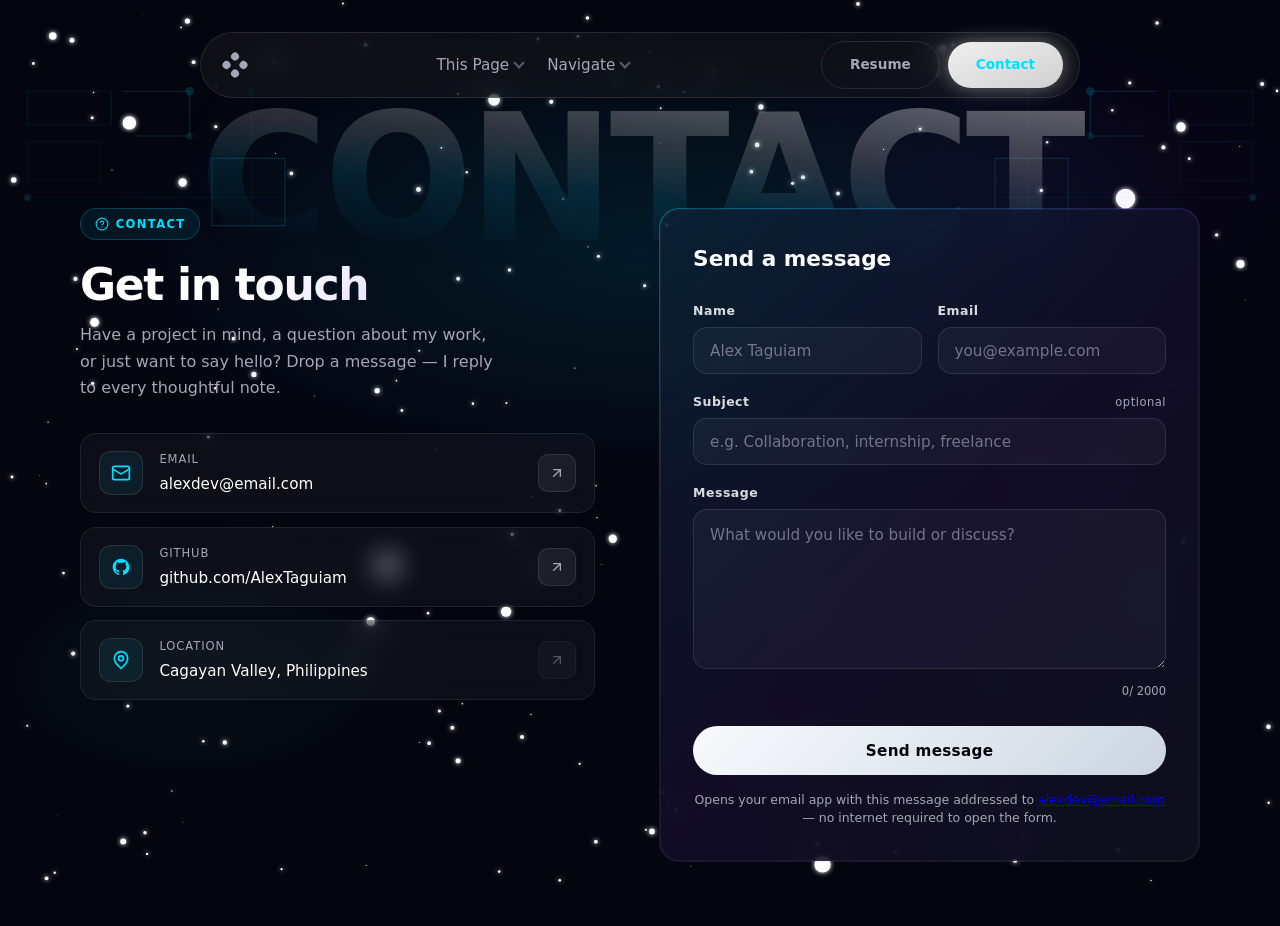
==== html/contact.html @ 09d8df8b "feat: implement contact page with glassmorphism styling and add navigation links for work and contac" ====
<!DOCTYPE html>
<html lang="en">

<head>
    <meta charset="UTF-8">
    <meta name="viewport" content="width=device-width, initial-scale=1.0">
    <title>Alex | Contact</title>
    <meta name="description" content="Get in touch with Alex Taguiam — junior web developer based in the Philippines.">
    <!-- Fonts: system stack only in contact.css so this page works offline (no CDN). -->
    <link rel="stylesheet" href="../css/style.css">
    <link rel="stylesheet" href="../css/contact.css">
</head>

<body>
    <canvas id="starfield"></canvas>

    <header class="header-container">
        <nav class="nav-pill">
            <div class="logo">
                <a href="../index.html">
                    <div class="logo-dots">
                        <span></span><span></span><span></span><span></span>
                    </div>
                </a>
            </div>

            <ul class="nav-links">
                <!-- Dropdown for Current Page Sections -->
                <li class="nav-dropdown">
                    <span class="nav-dropdown-trigger">This Page</span>
                    <div class="nav-dropdown-content">
                        <a href="#contact-form" class="nav-dropdown-item">
                            <svg xmlns="http://www.w3.org/2000/svg" width="14" height="14" viewBox="0 0 24 24" fill="none" stroke="currentColor" stroke-width="2" stroke-linecap="round" stroke-linejoin="round"><rect width="20" height="16" x="2" y="4" rx="2"/><path d="m22 7-8.97 5.7a1.94 1.94 0 0 1-2.06 0L2 7"/></svg>
                            Message Me
                        </a>
                        <a href="mailto:alexdev@email.com" class="nav-dropdown-item">
                            <svg xmlns="http://www.w3.org/2000/svg" width="14" height="14" viewBox="0 0 24 24" fill="none" stroke="currentColor" stroke-width="2" stroke-linecap="round" stroke-linejoin="round"><path d="M22 16.92v3a2 2 0 0 1-2.18 2 19.79 19.79 0 0 1-8.63-3.07 19.5 19.5 0 0 1-6-6 19.79 19.79 0 0 1-3.07-8.67A2 2 0 0 1 4.11 2h3a2 2 0 0 1 2 1.72 12.84 12.84 0 0 0 .7 2.81 2 2 0 0 1-.45 2.11L8.09 9.91a16 16 0 0 0 6 6l1.27-1.27a2 2 0 0 1 2.11-.45 12.84 12.84 0 0 0 2.81.7A2 2 0 0 1 22 16.92z"/></svg>
                            Direct Email
                        </a>
                        <a href="https://github.com/AlexTaguiam" class="nav-dropdown-item" target="_blank">
                             <svg xmlns="http://www.w3.org/2000/svg" width="14" height="14" viewBox="0 0 24 24" fill="none" stroke="currentColor" stroke-width="2" stroke-linecap="round" stroke-linejoin="round"><path d="M9 19c-5 1.5-5-2.5-7-3m14 6v-3.87a3.37 3.37 0 0 0-.94-2.61c3.14-.35 6.44-1.54 6.44-7A5.44 5.44 0 0 0 20 4.77 5.07 5.07 0 0 0 19.91 1S18.73.65 16 2.48a13.38 13.38 0 0 0-7 0C6.27.65 5.09 1 5.09 1A5.07 5.07 0 0 0 5 4.77a5.44 5.44 0 0 0-1.5 3.78c0 5.42 3.3 6.61 6.44 7A3.37 3.37 0 0 0 9 18.13V22"></path></svg>
                            GitHub
                        </a>
                    </div>
                </li>

                <!-- Dropdown for Other Pages -->
                <li class="nav-dropdown">
                    <span class="nav-dropdown-trigger">Navigate</span>
                    <div class="nav-dropdown-content">
                        <a href="../index.html" class="nav-dropdown-item">
                            <svg xmlns="http://www.w3.org/2000/svg" width="14" height="14" viewBox="0 0 24 24" fill="none" stroke="currentColor" stroke-width="2" stroke-linecap="round" stroke-linejoin="round"><path d="m3 9 9-7 9 7v11a2 2 0 0 1-2 2H5a2 2 0 0 1-2-2z"/><polyline points="9 22 9 12 15 12 15 22"/></svg>
                            Home
                        </a>
                        <a href="work.html" class="nav-dropdown-item">
                            <svg xmlns="http://www.w3.org/2000/svg" width="14" height="14" viewBox="0 0 24 24" fill="none" stroke="currentColor" stroke-width="2" stroke-linecap="round" stroke-linejoin="round"><rect width="20" height="14" x="2" y="3" rx="2"/><line x1="8" x2="16" y1="21" y2="21"/><line x1="12" x2="12" y1="17" y2="21"/></svg>
                            Projects
                        </a>
                    </div>
                </li>
            </ul>

            <div class="nav-cta">
                <a href="#" class="btn btn-outline-dark">Resume</a>
                <div class="glow-wrapper">
                    <div class="glow-bg"></div>
                    <a href="contact.html" class="btn btn-white-glow nav-active">Contact</a>
                </div>
            </div>

            <!-- Mobile Hamburger -->
            <button class="hamburger" id="hamburger-menu" aria-label="Menu">
                <span></span><span></span><span></span>
            </button>
        </nav>

        <!-- Mobile Menu -->
        <div class="mobile-menu" id="mobile-menu">
            <ul class="mobile-links">
                <li><a href="../index.html">Home</a></li>
                <li><a href="work.html">Projects</a></li>
                <li><a href="#contact-form">Message Me</a></li>
                <li><a href="mailto:alexdev@email.com">Email Me</a></li>
            </ul>
        </div>
    </header>

    <div class="contact-page__glow" aria-hidden="true"></div>

    <div class="contact-bg-typography" aria-hidden="true">
        <span>Contact</span>
    </div>

    <div class="contact-circuits" aria-hidden="true">
        <svg class="cc-tl" viewBox="0 0 200 120" fill="none" xmlns="http://www.w3.org/2000/svg">
            <path d="M8 8h60v24H8V8z" stroke="currentColor" stroke-width="0.8" opacity="0.5" />
            <path d="M76 8h48M124 8v32M124 40h-40" stroke="currentColor" stroke-width="0.8" />
            <circle cx="124" cy="8" r="3" fill="currentColor" />
            <circle cx="124" cy="40" r="2.5" fill="currentColor" opacity="0.7" />
            <path d="M8 44h52v28H8V44z" stroke="currentColor" stroke-width="0.8" opacity="0.4" />
            <path d="M140 56h52v48h-52V56z" stroke="currentColor" stroke-width="0.8" />
            <path d="M168 8v36M168 56V104M8 84h180" stroke="currentColor" stroke-width="0.6" opacity="0.45" />
            <circle cx="168" cy="8" r="3" fill="currentColor" />
            <circle cx="8" cy="84" r="2.5" fill="currentColor" opacity="0.8" />
        </svg>
        <svg class="cc-tr" viewBox="0 0 200 120" fill="none" xmlns="http://www.w3.org/2000/svg">
            <path d="M8 8h60v24H8V8z" stroke="currentColor" stroke-width="0.8" opacity="0.5" />
            <path d="M76 8h48M124 8v32M124 40h-40" stroke="currentColor" stroke-width="0.8" />
            <circle cx="124" cy="8" r="3" fill="currentColor" />
            <circle cx="124" cy="40" r="2.5" fill="currentColor" opacity="0.7" />
            <path d="M8 44h52v28H8V44z" stroke="currentColor" stroke-width="0.8" opacity="0.4" />
            <path d="M140 56h52v48h-52V56z" stroke="currentColor" stroke-width="0.8" />
            <path d="M168 8v36M168 56V104M8 84h180" stroke="currentColor" stroke-width="0.6" opacity="0.45" />
            <circle cx="168" cy="8" r="3" fill="currentColor" />
            <circle cx="8" cy="84" r="2.5" fill="currentColor" opacity="0.8" />
        </svg>
    </div>

    <main class="contact-page">
        <div class="contact-layout">
            <div class="contact-intro">
                <div class="contact-intro-badge">
                    <svg xmlns="http://www.w3.org/2000/svg" width="14" height="14" viewBox="0 0 24 24" fill="none"
                        stroke="currentColor" stroke-width="2" stroke-linecap="round" stroke-linejoin="round"
                        aria-hidden="true">
                        <circle cx="12" cy="12" r="10" />
                        <path d="M9.09 9a3 3 0 0 1 5.83 1c0 2-3 3-3 3" />
                        <path d="M12 17h.01" />
                    </svg>
                    Contact
                </div>
                <h1 class="contact-intro-title">Get in touch</h1>
                <p class="contact-intro-desc">
                    Have a project in mind, a question about my work, or just want to say hello? Drop a message — I reply
                    to every thoughtful note.
                </p>

                <div class="contact-cards">
                    <article class="contact-card">
                        <div class="contact-card__icon" aria-hidden="true">
                            <svg xmlns="http://www.w3.org/2000/svg" viewBox="0 0 24 24" fill="none" stroke="currentColor"
                                stroke-width="2" stroke-linecap="round" stroke-linejoin="round">
                                <rect width="20" height="16" x="2" y="4" rx="2" />
                                <path d="m22 7-8.97 5.7a1.94 1.94 0 0 1-2.06 0L2 7" />
                            </svg>
                        </div>
                        <div>
                            <p class="contact-card__label">Email</p>
                            <p class="contact-card__value"><a href="mailto:alexdev@email.com">alexdev@email.com</a></p>
                        </div>
                        <a class="contact-card__go" href="mailto:alexdev@email.com" aria-label="Open email">
                            <svg xmlns="http://www.w3.org/2000/svg" viewBox="0 0 24 24" fill="none" stroke="currentColor"
                                stroke-width="2" stroke-linecap="round" stroke-linejoin="round">
                                <path d="M7 7h10v10" />
                                <path d="M7 17 17 7" />
                            </svg>
                        </a>
                    </article>

                    <article class="contact-card">
                        <div class="contact-card__icon" aria-hidden="true">
                            <svg xmlns="http://www.w3.org/2000/svg" viewBox="0 0 24 24" fill="currentColor">
                                <path
                                    d="M12 2C6.477 2 2 6.484 2 12.017c0 4.425 2.865 8.18 6.839 9.504.5.092.682-.217.682-.483 0-.237-.008-.868-.013-1.703-2.782.605-3.369-1.343-3.369-1.343-.454-1.158-1.11-1.466-1.11-1.466-.908-.62.069-.608.069-.608 1.003.07 1.531 1.032 1.531 1.032.892 1.53 2.341 1.088 2.91.832.092-.647.35-1.088.636-1.338-2.22-.253-4.555-1.113-4.555-4.951 0-1.093.39-1.988 1.029-2.688-.103-.253-.446-1.272.098-2.65 0 0 .84-.27 2.75 1.026A9.564 9.564 0 0 1 12 6.844a9.59 9.59 0 0 1 2.504.337c1.909-1.296 2.747-1.027 2.747-1.027.546 1.379.202 2.398.1 2.651.64.7 1.028 1.595 1.028 2.688 0 3.848-2.339 4.695-4.566 4.943.359.309.678.92.678 1.855 0 1.338-.012 2.419-.012 2.747 0 .268.18.58.688.482A10.02 10.02 0 0 0 22 12.017C22 6.484 17.522 2 12 2z" />
                            </svg>
                        </div>
                        <div>
                            <p class="contact-card__label">GitHub</p>
                            <p class="contact-card__value"><a href="https://github.com/AlexTaguiam" target="_blank"
                                    rel="noopener">github.com/AlexTaguiam</a></p>
                        </div>
                        <a class="contact-card__go" href="https://github.com/AlexTaguiam" target="_blank" rel="noopener"
                            aria-label="Open GitHub profile">
                            <svg xmlns="http://www.w3.org/2000/svg" viewBox="0 0 24 24" fill="none" stroke="currentColor"
                                stroke-width="2" stroke-linecap="round" stroke-linejoin="round">
                                <path d="M7 7h10v10" />
                                <path d="M7 17 17 7" />
                            </svg>
                        </a>
                    </article>

                    <article class="contact-card">
                        <div class="contact-card__icon" aria-hidden="true">
                            <svg xmlns="http://www.w3.org/2000/svg" viewBox="0 0 24 24" fill="none" stroke="currentColor"
                                stroke-width="2" stroke-linecap="round" stroke-linejoin="round">
                                <path d="M20 10c0 6-8 12-8 12s-8-6-8-12a8 8 0 0 1 16 0Z" />
                                <circle cx="12" cy="10" r="3" />
                            </svg>
                        </div>
                        <div>
                            <p class="contact-card__label">Location</p>
                            <p class="contact-card__value">Cagayan Valley, Philippines</p>
                        </div>
                        <span class="contact-card__go contact-card__go--static" aria-hidden="true" title="Region">
                            <svg xmlns="http://www.w3.org/2000/svg" viewBox="0 0 24 24" fill="none" stroke="currentColor"
                                stroke-width="2" stroke-linecap="round" stroke-linejoin="round">
                                <path d="M7 7h10v10" />
                                <path d="M7 17 17 7" />
                            </svg>
                        </span>
                    </article>
                </div>
            </div>

            <div class="contact-form-wrap">
                <div class="contact-form-inner">
                    <div class="contact-form-header">
                        <h2>Send a message</h2>
                    </div>

                    <!-- Submits via mailto: — works offline; opens the default mail app when the user sends. -->
                    <form class="contact-form" id="contact-form" action="#" method="get" novalidate>
                        <div class="contact-row">
                            <div class="contact-field contact-field--half">
                                <label class="contact-label" for="name">Name</label>
                                <input class="contact-input" id="name" name="name" type="text" autocomplete="name"
                                    placeholder="Alex Taguiam" required>
                            </div>
                            <div class="contact-field contact-field--half">
                                <label class="contact-label" for="email">Email</label>
                                <input class="contact-input" id="email" name="email" type="email" autocomplete="email"
                                    placeholder="you@example.com" required>
                            </div>
                        </div>
                        <div class="contact-field">
                            <label class="contact-label" for="subject">Subject <span class="optional">optional</span></label>
                            <input class="contact-input" id="subject" name="subject" type="text"
                                placeholder="e.g. Collaboration, internship, freelance">
                        </div>
                        <div class="contact-field">
                            <label class="contact-label" for="message">Message</label>
                            <textarea class="contact-textarea" id="message" name="message" maxlength="2000"
                                placeholder="What would you like to build or discuss?" required></textarea>
                            <div class="contact-textarea-footer"><span id="msg-count">0</span> / 2000</div>
                        </div>
                        <button type="submit" class="contact-submit">Send message</button>
                        <p class="contact-form-note">
                            Opens your email app with this message addressed to
                            <a href="mailto:alexdev@email.com">alexdev@email.com</a> — no internet required to open the
                            form.
                        </p>
                    </form>
                </div>
            </div>
        </div>
    </main>

    <script src="../js/script.js"></script>
    <script>
        (function () {
            var ta = document.getElementById('message');
            var count = document.getElementById('msg-count');
            if (ta && count) {
                function sync() {
                    count.textContent = String(ta.value.length);
                }
                ta.addEventListener('input', sync);
                sync();
            }

            var form = document.getElementById('contact-form');
            if (!form) return;
            var to = 'alexdev@email.com';
            form.addEventListener('submit', function (e) {
                e.preventDefault();
                var nameEl = document.getElementById('name');
                var emailEl = document.getElementById('email');
                var subjectEl = document.getElementById('subject');
                var messageEl = document.getElementById('message');
                if (!nameEl || !emailEl || !messageEl) return;
                var name = nameEl.value.trim();
                var from = emailEl.value.trim();
                var subjectLine = (subjectEl && subjectEl.value.trim()) ? subjectEl.value.trim() : 'Portfolio contact';
                var body = 'Name: ' + name + '\r\nReply-to: ' + from + '\r\n\r\n' + messageEl.value.trim();
                var href = 'mailto:' + encodeURIComponent(to)
                    + '?subject=' + encodeURIComponent(subjectLine)
                    + '&body=' + encodeURIComponent(body);
                window.location.href = href;
            });
        })();
    </script>
</body>

</html>
---- css/style.css ----
/* --- Global Styles & Variables --- */
:root {
    /* Color Palette based on Space Inspiration */
    --space-black: #050510;
    --space-dark: #0a0a1a;
    --glow-purple: #8b31ff;
    --glow-blue: #00e0ff;
    --text-main: #ffffff;
    --text-muted: #a6a6b8;

    /* Typography */
    --font-display: 'Plus Jakarta Sans', sans-serif;
    --font-body: 'Inter', sans-serif;
}

* {
    margin: 0;
    padding: 0;
    box-sizing: border-box;
}

body {
    background-color: var(--space-black);
    color: var(--text-main);
    font-family: var(--font-display);
    overflow-x: hidden;
    line-height: 1.6;
}

/* Background Canvases */
#starfield,
#tubes-cursor {
    position: fixed;
    top: 0;
    left: 0;
    width: 100%;
    height: 100%;
    pointer-events: none;
}

#starfield {
    z-index: -2;
}

#tubes-cursor {
    z-index: -1;
}

/* --- Navigation Wrapper --- */
.header-container {
    position: fixed;
    top: 2rem;
    left: 50%;
    transform: translateX(-50%);
    z-index: 100;
    width: 90%;
    max-width: 880px;
}

.nav-pill {
    display: flex;
    justify-content: space-between;
    align-items: center;
    background: rgba(31, 31, 31, 0.4);
    backdrop-filter: blur(16px);
    -webkit-backdrop-filter: blur(16px);
    border: 1px solid rgba(255, 255, 255, 0.1);
    padding: 0.5rem 1rem 0.5rem 1.5rem;
    border-radius: 50px;
    width: 100%;
}

/* Logo Dots */
.logo-dots {
    display: grid;
    grid-template-columns: 1fr 1fr;
    gap: 3px;
    width: 20px;
    height: 20px;
    transform: rotate(45deg);
}

.logo-dots span {
    background-color: var(--text-muted);
    border-radius: 50%;
    width: 8px;
    height: 8px;
    transition: background-color 0.3s;
}

.nav-pill:hover .logo-dots span,
.logo-dots:hover span {
    background-color: var(--text-main);
}

/* Links */
.nav-links {
    display: flex;
    list-style: none;
    gap: 1.5rem;
    align-items: center;
}

.nav-links a {
    color: var(--text-muted);
    text-decoration: none;
    font-size: 0.95rem;
    font-weight: 500;
    transition: color 0.3s ease;
}

.nav-links a:hover {
    color: var(--text-main);
}

/* Buttons */
.nav-cta {
    display: flex;
    gap: 0.5rem;
    align-items: center;
}

.btn-outline-dark {
    color: var(--text-muted);
    background: transparent;
    border: 1px solid rgba(255, 255, 255, 0.1);
    padding: 0.5rem 1.25rem;
    border-radius: 50px;
    text-decoration: none;
    font-size: 0.85rem;
    font-weight: 500;
    transition: all 0.3s;
}

.btn-outline-dark:hover {
    color: var(--text-main);
    border-color: rgba(255, 255, 255, 0.3);
    background: rgba(255, 255, 255, 0.05);
}

.glow-wrapper {
    position: relative;
    display: inline-block;
}

.glow-bg {
    position: absolute;
    inset: 0px;
    background: rgba(255, 255, 255, 1);
    filter: blur(10px);
    border-radius: 50px;
    opacity: 0.4;
    transition: opacity 0.3s, filter 0.3s, inset 0.3s;
    pointer-events: none;
}

.glow-wrapper:hover .glow-bg {
    opacity: 0.7;
    filter: blur(14px);
    inset: -3px;
}

.btn-white-glow {
    position: relative;
    z-index: 10;
    color: #000;
    background: linear-gradient(to bottom right, #f0f0f0, #d0d0d0);
    padding: 0.5rem 1.25rem;
    border-radius: 50px;
    text-decoration: none;
    font-weight: 600;
    font-size: 0.85rem;
    transition: all 0.3s;
    display: inline-block;
}

.btn-white-glow:hover {
    background: linear-gradient(to bottom right, #fff, #e0e0e0);
}

/* Hamburger & Mobile Menu */
.hamburger {
    display: none;
    flex-direction: column;
    justify-content: space-around;
    width: 24px;
    height: 20px;
    background: transparent;
    border: none;
    cursor: pointer;
    margin-left: auto;
}

.hamburger span {
    width: 100%;
    height: 2px;
    background-color: var(--text-main);
    border-radius: 10px;
    transition: transform 0.3s linear, opacity 0.3s linear;
}

.mobile-menu {
    display: none;
    flex-direction: column;
    align-items: center;
    background: rgba(31, 31, 31, 0.9);
    backdrop-filter: blur(16px);
    border: 1px solid rgba(255, 255, 255, 0.1);
    border-radius: 20px;
    margin-top: 10px;
    padding: 1.5rem;
    opacity: 0;
    transform: translateY(-10px);
    transition: opacity 0.3s, transform 0.3s;
    width: 100%;
}

.mobile-menu.open {
    display: flex;
    opacity: 1;
    transform: translateY(0);
}

.mobile-links {
    list-style: none;
    width: 100%;
    text-align: center;
    margin-bottom: 1.5rem;
}

.mobile-links a {
    display: block;
    padding: 0.75rem 0;
    color: var(--text-main);
    text-decoration: none;
    font-weight: 500;
    border-bottom: 1px solid rgba(255, 255, 255, 0.05);
}

.mobile-cta {
    display: flex;
    flex-direction: column;
    gap: 1rem;
    width: 100%;
}

.mobile-cta .btn-outline-dark,
.mobile-cta .btn-white-glow {
    text-align: center;
    width: 100%;
    display: block;
    box-sizing: border-box;
}

/* Buttons */
.btn {
    display: inline-block;
    padding: 0.75rem 1.75rem;
    border-radius: 50px;
    text-decoration: none;
    font-weight: 600;
    font-family: var(--font-display);
    transition: all 0.3s ease;
    cursor: pointer;
}

.btn-primary {
    background: linear-gradient(135deg, var(--glow-purple), #4920ff);
    color: #fff;
    border: none;
    box-shadow: 0 4px 15px rgba(139, 49, 255, 0.3);
}

.btn-primary:hover {
    transform: translateY(-2px);
    box-shadow: 0 6px 20px rgba(139, 49, 255, 0.5);
}

.btn-secondary {
    background: transparent;
    color: var(--text-main);
    border: 1px solid rgba(255, 255, 255, 0.1);
}

.btn-secondary:hover {
    background: rgba(255, 255, 255, 0.05);
}

/* --- Original Hero Section --- */
.hero {
    min-height: 100vh;
    display: flex;
    flex-direction: column;
    align-items: center;
    justify-content: center;
    position: relative;
    padding-top: 100px;
    text-align: center;
    overflow: hidden;
}

.hero-content {
    z-index: 10;
    max-width: 800px;
    padding: 0 20px;
    animation: fadeInDown 1s ease-out forwards;
}

.main-title {
    font-family: var(--font-display);
    font-size: clamp(3rem, 6vw, 5rem);
    font-weight: 800;
    line-height: 1.1;
    margin-bottom: 1.5rem;
    letter-spacing: -1px;
    background: linear-gradient(to right, #ffffff, #b3b3c3);
    background-clip: text;
    -webkit-background-clip: text;
    -webkit-text-fill-color: transparent;
}

.description {
    color: var(--text-muted);
    font-size: 1.1rem;
    max-width: 600px;
    margin: 0 auto 2.5rem;
}

.planet-container {
    position: absolute;
    bottom: -20vh;
    left: 50%;
    transform: translateX(-50%);
    width: 800px;
    height: 800px;
    z-index: 1;
    display: flex;
    flex-direction: column;
    align-items: center;
}

.planet {
    width: 500px;
    height: 500px;
    background: #050510;
    border-radius: 50%;
    position: absolute;
    top: 0px;
    box-shadow: 0 0 100px 30px rgba(139, 49, 255, 0.8), 0 0 160px 80px rgba(96, 31, 230, 0.3), inset 0 0 25px 4px rgba(255, 255, 255, 0.9);
    animation: floatingPlanet 10s ease-in-out infinite;
}

.horizon {
    position: absolute;
    bottom: 250px;
    width: 200%;
    height: 300px;
    background: #050510;
    border-top: 1px solid rgba(139, 49, 255, 0.3);
    border-radius: 50% 50% 0 0 / 20px 20px 0 0;
    box-shadow: 0 -20px 50px rgba(139, 49, 255, 0.1);
}

/* --- Profile Showcase Typography Overlapping --- */
.profile-showcase {
    min-height: 100vh;
    height: auto;
    display: flex;
    flex-direction: column;
    align-items: center;
    justify-content: center;
    position: relative;
    overflow: hidden;
    /* padding-top: 60px; */
    background: rgba(31, 31, 31, 0.4);
    backdrop-filter: blur(12px);
    -webkit-backdrop-filter: blur(12px);
    border-top: 1px solid rgba(255, 255, 255, 0.1);
    border-bottom: 1px solid rgba(255, 255, 255, 0.1);
    box-shadow: 0 10px 30px rgba(0, 0, 0, 0.5);
}

.profile-accent {
    position: absolute;
    width: clamp(200px, 30vw, 400px);
    height: clamp(200px, 30vw, 400px);
    z-index: 0;
    left: 10%;
    top: 50%;
    transform: translateY(-50%);
    opacity: 0.8;
}

/* Base Typographic Positioning */
.profile-text {
    position: absolute;
    top: 50%;
    left: 50%;
    transform: translate(-50%, -50%);
    width: 100%;
    text-align: center;
    font-family: var(--font-display);
    font-weight: 900;
    line-height: 0.9;
    white-space: nowrap;
    text-transform: uppercase;
}

/* Background text - solid */
.profile-text-bg {
    z-index: 1;
    color: #ffffff;
    /* Stark white to contrast with space */
}

/* Overlay text - stroke only to cut through the person */
.profile-text-overlay {
    z-index: 3;
    pointer-events: none;
    color: transparent;
    -webkit-text-stroke: 1px rgba(255, 255, 255, 0.4);
}

.profile-line {
    display: block;
}

.profile-line-1 {
    font-size: clamp(2.5rem, 13vw, 11.5rem);
    letter-spacing: clamp(1px, 2vw, 15px);
}

.profile-line-2 {
    font-size: clamp(2.5rem, 11.5vw, 11rem);
    letter-spacing: clamp(1px, 2vw, 15px);
}

.profile-image-wrap {
    position: absolute;
    bottom: 0;
    left: 50%;
    transform: translateX(-50%);
    z-index: 2;
    height: 85vh;
    /* Responsive height connecting to the edge */
    display: flex;
    align-items: flex-end;
    -webkit-mask-image: linear-gradient(to bottom, black 80%, transparent 100%);
    mask-image: linear-gradient(to bottom, black 80%, transparent 100%);
}




.profile-img {
    position: relative;
    height: 100%;
    object-fit: contain;
    filter: drop-shadow(0 -10px 20px rgba(0, 0, 0, 0.5));
    /* padding-bottom: 10%; */
}

.profile-img::after {
    content: "";
    position: absolute;
    bottom: 0;
    left: 0;
    right: 0;
    height: 30%;
    /* adjust fade height */
    background: linear-gradient(to bottom, rgba(255, 255, 255, 0) 0%, white 100%);
}


.subtitle {
    color: var(--text-muted);
    font-size: 0.85rem;
    letter-spacing: 2px;
    font-weight: 600;
    text-transform: uppercase;
}

.hero-buttons {
    display: flex;
    gap: 1rem;
    justify-content: center;
}

/* Animations */
@keyframes fadeInDown {
    0% {
        opacity: 0;
        transform: translateY(-20px);
    }

    100% {
        opacity: 1;
        transform: translateY(0);
    }
}

@keyframes floatingPlanet {

    0%,
    100% {
        transform: translateY(0);
    }

    50% {
        transform: translateY(-15px);
    }
}

/* Responsive constraints */
@media (max-width: 768px) {
    .nav-links {
        display: none;
        /* In a real project, we add a hamburger menu */
    }

    .hero-buttons {
        flex-direction: column;
    }

    .planet {
        width: 250px;
        height: 250px;
    }
}

/* --- About Section & Orbit System --- */
.about-section {
    min-height: 100vh;
    display: flex;
    flex-direction: column;
    align-items: center;
    justify-content: center;
    position: relative;
}

.section-title {
    font-family: var(--font-display);
    font-size: 3rem;
    font-weight: 800;
    margin-bottom: 2rem;
    background: linear-gradient(to right, #fff, #b3b3c3);
    background-clip: text;
    -webkit-background-clip: text;
    -webkit-text-fill-color: transparent;
    z-index: 10;
}

.orbit-wrapper {
    width: 100vw;
    max-width: 100%;
    overflow: hidden;
    display: flex;
    justify-content: center;
    align-items: center;
    padding: 2rem 0;
}

.orbit-container {
    position: relative;
    width: 450px;
    height: 450px;
    display: flex;
    align-items: center;
    justify-content: center;
    flex-shrink: 0;
}

/* Container alignment for the text */
.about-content {
    display: flex;
    flex-direction: column;
    align-items: center;
    text-align: center;
    margin-bottom: 3rem;
    /* Gives breathing room before the orbit */
    position: relative;
    z-index: 10;
}

/* The Eyebrow Text (Small, spaced out, colored) */
.eyebrow-text {
    font-size: 0.875rem;
    text-transform: uppercase;
    letter-spacing: 0.25em;
    color: #06B6D4;
    /* Cyan accent */
    font-weight: 600;
    margin-bottom: 0.5rem;
}

/* Main Gradient Title */
.section-title.text-gradient {
    font-size: clamp(2.5rem, 5vw, 4rem);
    /* Responsive sizing */
    font-weight: 800;
    line-height: 1.1;
    margin: 0 0 1rem 0;

    /* Gradient text clipping */
    background: linear-gradient(to right, #06B6D4, #9333EA);
    -webkit-background-clip: text;
    -webkit-text-fill-color: transparent;
    background-clip: text;
    color: transparent;
}

/* Muted Sub-description */
.section-description {
    max-width: 600px;
    color: #a1a1aa;
    /* Soft gray so it doesn't compete with the title */
    font-size: 1.125rem;
    line-height: 1.6;
    margin: 0;
}

@media (max-width: 500px) {
    .orbit-container {
        transform: scale(0.75);
        transform-origin: center center;
    }
}

@media (max-width: 380px) {
    .orbit-container {
        transform: scale(0.65);
    }
}

.orbit-bg-pattern {
    position: absolute;
    inset: 0;
    opacity: 0.1;
    background-image:
        radial-gradient(circle at 25% 25%, #374151 0%, transparent 50%),
        radial-gradient(circle at 75% 75%, #4B5563 0%, transparent 50%);
    pointer-events: none;
}

/* Center Icon */
.center-code-icon {
    width: 80px;
    height: 80px;
    background: linear-gradient(to bottom right, #374151, #111827);
    border-radius: 50%;
    display: flex;
    align-items: center;
    justify-content: center;
    z-index: 10;
    position: relative;
    box-shadow: 0 25px 50px -12px rgba(0, 0, 0, 0.5);
}

.glow-cyan,
.glow-purple {
    position: absolute;
    inset: 0;
    border-radius: 50%;
}

.glow-cyan {
    background: rgba(6, 182, 212, 0.3);
    filter: blur(20px);
}

.glow-purple {
    background: rgba(147, 51, 234, 0.2);
    filter: blur(40px);
}

.delay-1s {
    animation-delay: 1s;
}

.animate-pulse {
    animation: pulse 4s cubic-bezier(0.4, 0, 0.6, 1) infinite;
}

@keyframes pulse {

    0%,
    100% {
        opacity: 1;
    }

    50% {
        opacity: 0.5;
    }
}

.code-svg-wrap {
    position: relative;
    z-index: 10;
}

/* Orbiting Rings */
.orbit-ring {
    position: absolute;
    top: 50%;
    left: 50%;
    transform: translate(-50%, -50%);
    border-radius: 50%;
    pointer-events: none;
    animation: pulse 4s ease-in-out infinite;
}

.orbit-ring-static {
    position: absolute;
    inset: 0;
    border-radius: 50%;
}

/* Skill Nodes */
.skill-node {
    position: absolute;
    top: 50%;
    left: 50%;
    z-index: 10;
    transition: transform 0.1s linear;
    /* Smooth micro-stutter if any */
}

/* For hover logic, we use JS to add a class or just manage zIndex inline */
.skill-node-hovered {
    z-index: 20 !important;
}

.skill-node-inner {
    position: relative;
    width: 100%;
    height: 100%;
    padding: 8px;
    background: rgba(31, 41, 55, 0.9);
    backdrop-filter: blur(4px);
    border-radius: 50%;
    display: flex;
    align-items: center;
    justify-content: center;
    cursor: pointer;
    transition: transform 0.3s, box-shadow 0.3s;
    box-shadow: 0 10px 15px -3px rgba(0, 0, 0, 0.1);
}

.skill-node-hovered .skill-node-inner {
    transform: scale(1.25);
}

.skill-tooltip {
    position: absolute;
    bottom: -32px;
    left: 50%;
    transform: translateX(-50%);
    padding: 4px 8px;
    background: rgba(17, 24, 39, 0.95);
    backdrop-filter: blur(4px);
    border-radius: 4px;
    font-size: 0.75rem;
    color: white;
    white-space: nowrap;
    pointer-events: none;
    opacity: 0;
    transition: opacity 0.2s;
}

.skill-node-hovered .skill-tooltip {
    opacity: 1;
}

.skill-icon-svg {
    width: 100%;
    height: 100%;
}

#tubes-cursor {
    width: 400px;
    height: 300px;
}

/* ===================================================
   JOURNEY / TIMELINE SECTION
   =================================================== */
.timeline-section {
    position: relative;
    padding: 7rem 1.5rem 0 1.5rem;
    overflow: hidden;
}

/* Subtle ambient glow behind section */
.timeline-section::before {
    content: '';
    position: absolute;
    top: 10%;
    left: 50%;
    transform: translateX(-50%);
    width: 600px;
    height: 600px;
    background: radial-gradient(ellipse, rgba(139, 49, 255, 0.08) 0%, transparent 70%);
    pointer-events: none;
    z-index: 0;
}

.timeline-container {
    position: relative;
    max-width: 1000px;
    margin: 0 auto;
    z-index: 1;
}

/* --- Section Header --- */
.timeline-header {
    text-align: center;
    margin-bottom: 5rem;
}

.timeline-eyebrow {
    font-size: 0.75rem;
    letter-spacing: 4px;
    color: var(--glow-blue);
    font-weight: 700;
    text-transform: uppercase;
    margin-bottom: 0.75rem;
}

.timeline-title {
    font-family: var(--font-display);
    font-size: clamp(2.2rem, 5vw, 3.5rem);
    font-weight: 800;
    background: linear-gradient(135deg, #fff 30%, #a78bfa 100%);
    background-clip: text;
    -webkit-background-clip: text;
    -webkit-text-fill-color: transparent;
    margin-bottom: 1rem;
}

.timeline-subtitle {
    color: var(--text-muted);
    font-size: 1rem;
    max-width: 520px;
    margin: 0 auto;
    line-height: 1.7;
}

/* --- Vertical Track (center line) --- */
.timeline-track {
    position: absolute;
    left: 50%;
    top: 230px;
    /* start below header */
    transform: translateX(-50%);
    width: 2px;
    bottom: 0;
    background: rgba(255, 255, 255, 0.07);
    border-radius: 2px;
    overflow: hidden;
}

.timeline-progress {
    width: 100%;
    height: 0%;
    background: linear-gradient(to bottom, var(--glow-blue), var(--glow-purple));
    border-radius: 2px;
    transition: height 0.1s linear;
    box-shadow: 0 0 12px rgba(0, 224, 255, 0.5);
}

/* --- Timeline Items --- */
.timeline-item {
    position: relative;
    width: 45%;
    margin-bottom: 4.5rem;
    opacity: 0;
    transition: opacity 0.6s ease, transform 0.6s ease;
}

.timeline-item.left {
    margin-left: 0;
    margin-right: auto;
    transform: translateX(-40px);
}

.timeline-item.right {
    margin-left: auto;
    margin-right: 0;
    transform: translateX(40px);
}

.timeline-item.visible {
    opacity: 1;
    transform: translateX(0);
}

/* Staggered transition delays applied in JS with inline style */

/* --- Node (dot on the center line) --- */
.timeline-node {
    position: absolute;
    top: 1.5rem;
    width: 44px;
    height: 44px;
    display: flex;
    align-items: center;
    justify-content: center;
    z-index: 5;
}

.timeline-item.left .timeline-node {
    right: -22px;
    /* half of node width, placed on track */
    transform: translateX(100%);
}

.timeline-item.right .timeline-node {
    left: -22px;
    transform: translateX(-100%);
}

.timeline-node-ring {
    position: absolute;
    inset: 0;
    border-radius: 50%;
    border: 2px solid rgba(0, 224, 255, 0.5);
    background: rgba(0, 224, 255, 0.1);
    animation: nodePulse 2.5s ease-in-out infinite;
    box-shadow: 0 0 16px rgba(0, 224, 255, 0.3), inset 0 0 8px rgba(0, 224, 255, 0.15);
}

.timeline-node-icon {
    position: relative;
    z-index: 2;
    font-size: 1.25rem;
    line-height: 1;
    filter: drop-shadow(0 0 6px rgba(0, 224, 255, 0.6));
}

@keyframes nodePulse {

    0%,
    100% {
        transform: scale(1);
        opacity: 0.8;
    }

    50% {
        transform: scale(1.2);
        opacity: 1;
    }
}

/* --- Content Card --- */
.timeline-content {
    background: rgba(255, 255, 255, 0.04);
    backdrop-filter: blur(16px);
    -webkit-backdrop-filter: blur(16px);
    border: 1px solid rgba(255, 255, 255, 0.08);
    border-radius: 16px;
    padding: 1.75rem 1.75rem 1.5rem;
    transition: transform 0.35s ease, box-shadow 0.35s ease, border-color 0.35s ease;
    position: relative;
    overflow: hidden;
}

/* Inner glow accent */
.timeline-content::before {
    content: '';
    position: absolute;
    top: 0;
    left: 0;
    width: 100%;
    height: 3px;
    background: linear-gradient(90deg, var(--glow-blue), var(--glow-purple));
    border-radius: 16px 16px 0 0;
}

.timeline-item.left .timeline-content::after {
    content: '';
    position: absolute;
    top: 1.5rem;
    right: -8px;
    width: 16px;
    height: 16px;
    background: rgba(255, 255, 255, 0.04);
    border-right: 1px solid rgba(255, 255, 255, 0.08);
    border-top: 1px solid rgba(255, 255, 255, 0.08);
    transform: rotate(45deg);
    backdrop-filter: blur(16px);
}

.timeline-item.right .timeline-content::after {
    content: '';
    position: absolute;
    top: 1.5rem;
    left: -8px;
    width: 16px;
    height: 16px;
    background: rgba(255, 255, 255, 0.04);
    border-left: 1px solid rgba(255, 255, 255, 0.08);
    border-bottom: 1px solid rgba(255, 255, 255, 0.08);
    transform: rotate(45deg);
    backdrop-filter: blur(16px);
}

.timeline-content:hover {
    transform: translateY(-4px);
    border-color: rgba(0, 224, 255, 0.25);
    box-shadow:
        0 12px 40px rgba(0, 0, 0, 0.4),
        0 0 30px rgba(0, 224, 255, 0.08),
        0 0 60px rgba(139, 49, 255, 0.05);
}

.timeline-date {
    display: inline-block;
    font-size: 0.72rem;
    font-weight: 600;
    letter-spacing: 2px;
    text-transform: uppercase;
    color: var(--glow-blue);
    margin-bottom: 0.5rem;
    opacity: 0.85;
}

.timeline-item-title {
    font-family: var(--font-display);
    font-size: 1.15rem;
    font-weight: 700;
    color: var(--text-main);
    margin-bottom: 0.65rem;
    line-height: 1.3;
}

.timeline-item-desc {
    font-size: 0.9rem;
    line-height: 1.75;
    color: var(--text-muted);
    margin-bottom: 1.1rem;
}

/* --- Tags --- */
.timeline-tags {
    display: flex;
    flex-wrap: wrap;
    gap: 0.4rem;
}

.tag {
    display: inline-block;
    font-size: 0.7rem;
    font-weight: 600;
    letter-spacing: 0.5px;
    padding: 0.25rem 0.65rem;
    border-radius: 20px;
    background: rgba(0, 224, 255, 0.08);
    border: 1px solid rgba(0, 224, 255, 0.2);
    color: var(--glow-blue);
    transition: background 0.25s, border-color 0.25s;
}

.tag:hover {
    background: rgba(0, 224, 255, 0.18);
    border-color: rgba(0, 224, 255, 0.45);
}

/* ===================================================
   TIMELINE RESPONSIVE (Mobile ≤ 768px)
   =================================================== */
@media (max-width: 768px) {
    .timeline-track {
        left: 24px;
        transform: none;
    }

    .timeline-item {
        width: calc(100% - 56px);
        margin-left: 56px !important;
        margin-right: 0 !important;
    }

    .timeline-item.left,
    .timeline-item.right {
        transform: translateY(30px);
    }

    .timeline-item.visible {
        transform: translateY(0);
    }

    .timeline-item.left .timeline-node,
    .timeline-item.right .timeline-node {
        left: -44px;
        right: auto;
        transform: none;
    }

    .timeline-item.left .timeline-content::after,
    .timeline-item.right .timeline-content::after {
        display: none;
    }
}

/* ===================================================
   FOOTER
   =================================================== */
.site-footer {
    position: relative;
    margin: 2rem 1rem 1rem;
    border-radius: 24px;
    overflow: hidden;
    background: rgba(15, 15, 17, 0.6);
    border: 1px solid rgba(255, 255, 255, 0.07);
    backdrop-filter: blur(20px);
    -webkit-backdrop-filter: blur(20px);
    box-shadow:
        0 -1px 0 rgba(255, 255, 255, 0.06),
        0 40px 80px rgba(0, 0, 0, 0.5);
}

.footer-bg-gradient {
    position: absolute;
    inset: 0;
    z-index: 0;
    background: radial-gradient(125% 125% at 50% 10%, rgba(15, 15, 17, 0.4) 50%, rgba(60, 162, 250, 0.2) 100%);
    pointer-events: none;
}

.footer-inner {
    position: relative;
    z-index: 1;
    max-width: 1100px;
    margin: 0 auto;
    padding: 3.5rem 3rem 2rem;
}

.footer-grid {
    display: grid;
    grid-template-columns: 1.6fr 1fr 1fr 1.4fr;
    gap: 3rem;
    padding-bottom: 3rem;
}

.footer-brand {
    display: flex;
    flex-direction: column;
    gap: 1rem;
}

.footer-logo {
    display: flex;
    align-items: center;
    gap: 0.6rem;
}

.logo-dots--footer {
    width: 16px;
    height: 16px;
    gap: 2px;
}

.logo-dots--footer span {
    width: 6px;
    height: 6px;
    background-color: var(--glow-blue);
}

.footer-logo-name {
    font-family: var(--font-display);
    font-weight: 800;
    font-size: 1.6rem;
    color: var(--text-main);
    letter-spacing: -0.5px;
}

.footer-tagline {
    color: var(--text-muted);
    font-size: 0.88rem;
    line-height: 1.7;
}

.footer-cta-link {
    display: inline-flex;
    align-items: center;
    gap: 0.4rem;
    margin-top: 0.25rem;
    font-size: 0.83rem;
    font-weight: 600;
    color: var(--glow-blue);
    text-decoration: none;
    border: 1px solid rgba(60, 162, 250, 0.3);
    padding: 0.45rem 1rem;
    border-radius: 50px;
    width: fit-content;
    transition: background 0.25s, border-color 0.25s, color 0.25s;
}

.footer-cta-link:hover {
    background: rgba(60, 162, 250, 0.12);
    border-color: rgba(60, 162, 250, 0.6);
    color: #fff;
}

.footer-col-title {
    font-family: var(--font-display);
    font-size: 0.85rem;
    font-weight: 700;
    color: var(--text-main);
    letter-spacing: 1.5px;
    text-transform: uppercase;
    margin-bottom: 1.25rem;
}

.footer-links {
    list-style: none;
    display: flex;
    flex-direction: column;
    gap: 0.75rem;
}

.footer-links a {
    color: var(--text-muted);
    text-decoration: none;
    font-size: 0.88rem;
    transition: color 0.25s;
}

.footer-links a:hover {
    color: var(--glow-blue);
}

.footer-link-pulse-wrap a {
    display: flex;
    align-items: center;
    gap: 0.35rem;
    color: var(--text-muted);
    text-decoration: none;
    font-size: 0.88rem;
    transition: color 0.25s;
}

.footer-link-pulse-wrap a:hover {
    color: var(--glow-blue);
}

.footer-pulse-dot {
    display: inline-block;
    width: 7px;
    height: 7px;
    border-radius: 50%;
    background: var(--glow-blue);
    animation: pulse 1.8s ease-in-out infinite;
    flex-shrink: 0;
}

.footer-contact-list {
    list-style: none;
    display: flex;
    flex-direction: column;
    gap: 1rem;
}

.footer-contact-list li {
    display: flex;
    align-items: flex-start;
    gap: 0.6rem;
    color: var(--text-muted);
    font-size: 0.85rem;
    line-height: 1.5;
}

.footer-contact-list li svg {
    flex-shrink: 0;
    margin-top: 1px;
}

.footer-contact-list a {
    color: var(--text-muted);
    text-decoration: none;
    transition: color 0.25s;
}

.footer-contact-list a:hover {
    color: var(--glow-blue);
}

.footer-divider {
    border: none;
    border-top: 1px solid rgba(255, 255, 255, 0.07);
    margin: 0 0 1.75rem;
}

.footer-bottom {
    display: flex;
    justify-content: space-between;
    align-items: center;
    flex-wrap: wrap;
    gap: 1rem;
}

.footer-socials {
    display: flex;
    gap: 1.1rem;
    align-items: center;
}

.footer-social-icon {
    display: flex;
    align-items: center;
    justify-content: center;
    width: 36px;
    height: 36px;
    border-radius: 50%;
    color: var(--text-muted);
    border: 1px solid rgba(255, 255, 255, 0.08);
    text-decoration: none;
    transition: color 0.25s, border-color 0.25s, background 0.25s, transform 0.25s;
}

.footer-social-icon svg {
    width: 16px;
    height: 16px;
}

.footer-social-icon:hover {
    color: var(--glow-blue);
    border-color: rgba(60, 162, 250, 0.4);
    background: rgba(60, 162, 250, 0.08);
    transform: translateY(-2px);
}


/* Big SVG text hover area */
.footer-text-hover-wrap {
    position: relative;
    height: 180px;
    margin-top: -4rem;
    cursor: crosshair;
    overflow: hidden;
}

.footer-hover-svg {
    display: block;
    user-select: none;
}

/* Stroke draw-on animation (replaces motion library) */
#footer-text-dash {
    animation: footerStrokeDraw 4s ease-in-out forwards;
    animation-delay: 0.3s;
}

@keyframes footerStrokeDraw {
    to {
        stroke-dashoffset: 0;
    }
}

/* ── Footer Responsive ── */
@media (max-width: 900px) {
    .footer-grid {
        grid-template-columns: 1fr 1fr;
        gap: 2rem;
    }

    .footer-brand {
        grid-column: span 2;
    }
}

@media (max-width: 600px) {
    .site-footer {
        margin: 1rem 0.5rem 0.5rem;
        border-radius: 16px;
    }

    .footer-inner {
        padding: 2.5rem 1.5rem 1.5rem;
    }

    .footer-grid {
        grid-template-columns: 1fr;
        gap: 2rem;
    }

    .footer-brand {
        grid-column: span 1;
    }

    .footer-bottom {
        flex-direction: column;
        align-items: flex-start;
    }

    .footer-text-hover-wrap {
        height: 100px;
        margin-top: -2rem;
    }
}

/* ===================================================
   MODERN UI COMPONENTS (shadcn-inspired)
   =================================================== */

/* --- Card --- */
.ui-card {
    border-radius: 0.75rem;
    border: 1px solid rgba(255, 255, 255, 0.1);
    background-color: rgba(15, 15, 17, 0.5);
    color: var(--text-main);
    box-shadow: 0 1px 3px 0 rgba(0, 0, 0, 0.1), 0 1px 2px -1px rgba(0, 0, 0, 0.1);
    backdrop-filter: blur(8px);
    transition: transform 0.3s ease, border-color 0.3s ease;
}

.ui-card:hover {
    border-color: rgba(255, 255, 255, 0.2);
    transform: translateY(-2px);
}

.ui-card-content {
    padding: 1.5rem;
}

/* --- Avatar --- */
.ui-avatar {
    position: relative;
    display: flex;
    height: 2.25rem;
    width: 2.25rem;
    flex-shrink: 0;
    overflow: hidden;
    border-radius: 9999px;
    background: rgba(255, 255, 255, 0.1);
}

.ui-avatar-image {
    aspect-ratio: 1 / 1;
    height: 100%;
    width: 100%;
    object-fit: cover;
}

.ui-avatar-fallback {
    display: flex;
    height: 100%;
    width: 100%;
    align-items: center;
    justify-content: center;
    border-radius: 9999px;
    color: var(--text-muted);
    font-size: 0.75rem;
    font-weight: 600;
}

/* --- Marquee Animation --- */
.marquee-container {
    --duration: 40s;
    --gap: 1.5rem;
    display: flex;
    overflow: hidden;
    padding: 1rem 0;
    gap: var(--gap);
    user-select: none;
    position: relative;
}

.marquee-container[data-vertical="true"] {
    flex-direction: column;
    height: 100%;
}

.marquee-content {
    flex-shrink: 0;
    display: flex;
    justify-content: space-around;
    gap: var(--gap);
    min-width: 100%;
    animation: marquee var(--duration) linear infinite;
}

.marquee-container[data-vertical="true"] .marquee-content {
    flex-direction: column;
    animation: marquee-vertical var(--duration) linear infinite;
    min-height: 100%;
}

.marquee-container[data-reverse="true"] .marquee-content {
    animation-direction: reverse;
}

.marquee-container:hover .marquee-content {
    animation-play-state: paused;
}

@keyframes marquee {
    from { transform: translateX(0); }
    to { transform: translateX(calc(-100% - var(--gap))); }
}

@keyframes marquee-vertical {
    from { transform: translateY(0); }
    to { transform: translateY(calc(-100% - var(--gap))); }
}

/* --- Dropdown Navigation --- */
.nav-dropdown {
    position: relative;
}

.nav-dropdown-trigger {
    display: flex;
    align-items: center;
    gap: 6px;
    color: var(--text-muted);
    text-decoration: none;
    font-size: 0.95rem;
    font-weight: 500;
    transition: color 0.3s;
    cursor: pointer;
    padding: 0.5rem 0;
}

.nav-dropdown:hover .nav-dropdown-trigger {
    color: var(--text-main);
}

.nav-dropdown-content {
    position: absolute;
    top: 100%;
    left: 50%;
    transform: translateX(-50%) translateY(10px);
    background: rgba(15, 15, 17, 0.9);
    backdrop-filter: blur(16px);
    -webkit-backdrop-filter: blur(16px);
    border: 1px solid rgba(255, 255, 255, 0.1);
    border-radius: 12px;
    min-width: 180px;
    padding: 0.5rem;
    opacity: 0;
    visibility: hidden;
    transition: all 0.3s cubic-bezier(0.23, 1, 0.32, 1);
    z-index: 1000;
    box-shadow: 0 10px 40px rgba(0,0,0,0.6);
}

.nav-dropdown:hover .nav-dropdown-content {
    opacity: 1;
    visibility: visible;
    transform: translateX(-50%) translateY(4px);
}

.nav-dropdown-item {
    display: flex;
    align-items: center;
    gap: 10px;
    padding: 0.7rem 0.85rem;
    color: var(--text-muted);
    text-decoration: none;
    font-size: 0.88rem;
    border-radius: 8px;
    transition: all 0.2s;
    white-space: nowrap;
}

.nav-dropdown-item:hover {
    background: rgba(255, 255, 255, 0.05);
    color: var(--text-main);
}

.nav-dropdown-item svg {
    opacity: 0.6;
}

/* Dropdown Arrow Indicator */
.nav-dropdown-trigger::after {
    content: '';
    width: 6px;
    height: 6px;
    border-right: 2px solid currentColor;
    border-bottom: 2px solid currentColor;
    transform: rotate(45deg);
    margin-top: -3px;
    transition: transform 0.3s;
    opacity: 0.5;
}

.nav-dropdown:hover .nav-dropdown-trigger::after {
    transform: rotate(-135deg);
    margin-top: 3px;
}
---- css/contact.css ----
/* ===================================================
   CONTACT PAGE — glass + hero typography layer
   =================================================== */

/* Offline-first: no Google Fonts CDN required; stacks match style.css when fonts are absent. */
:root {
    --font-display: system-ui, -apple-system, "Segoe UI", Roboto, "Helvetica Neue", Arial, "Noto Sans", sans-serif;
    --font-body: system-ui, -apple-system, "Segoe UI", Roboto, "Helvetica Neue", Arial, sans-serif;
}

.nav-active {
    color: var(--glow-blue) !important;
}

/* ── Page shell ── */
.contact-page {
    position: relative;
    min-height: 100vh;
    padding: 13rem 1.5rem 4rem;
    overflow: hidden;
}

.contact-page__glow {
    position: fixed;
    inset: 0;
    pointer-events: none;
    z-index: 0;
    /* stays behind giant title + circuits */
    background:
        radial-gradient(ellipse 85% 50% at 50% 28%, rgba(6, 182, 212, 0.12) 0%, transparent 52%),
        radial-gradient(ellipse 50% 40% at 80% 20%, rgba(139, 49, 255, 0.06) 0%, transparent 50%),
        radial-gradient(ellipse 45% 35% at 15% 75%, rgba(16, 185, 129, 0.05) 0%, transparent 50%);
}

/* Giant background word — placed in upper area so it stays readable above content */
.contact-bg-typography {
    position: fixed;
    inset: 0;
    display: flex;
    align-items: flex-start;
    justify-content: center;
    padding-top: clamp(4.5rem, 11vh, 9rem);
    pointer-events: none;
    z-index: 1;
    overflow: hidden;
}

.contact-bg-typography span {
    display: block;
    max-width: 100%;
    padding: 0 0.5rem;
    text-align: center;
    font-family: var(--font-display);
    font-weight: 800;
    font-size: clamp(3.25rem, 14vw, 11rem);
    line-height: 0.92;
    letter-spacing: -0.03em;
    text-transform: uppercase;
    /* Brighter + longer fade so the word stays legible */
    background: linear-gradient(
        185deg,
        rgba(255, 255, 255, 0.38) 0%,
        rgba(255, 255, 255, 0.16) 35%,
        rgba(6, 182, 212, 0.12) 58%,
        rgba(255, 255, 255, 0) 88%
    );
    -webkit-background-clip: text;
    background-clip: text;
    -webkit-text-fill-color: transparent;
    /* Soft glow helps separation from the starfield without blurring strokes */
    filter: drop-shadow(0 0 50px rgba(0, 224, 255, 0.12))
        drop-shadow(0 4px 24px rgba(0, 0, 0, 0.45));
    user-select: none;
}

/* Fallback when background-clip is unsupported: faint readable outline */
@supports not (background-clip: text) {
    .contact-bg-typography span {
        color: rgba(255, 255, 255, 0.2);
        -webkit-text-fill-color: rgba(255, 255, 255, 0.2);
        background: none;
    }
}

@media (max-width: 640px) {
    .contact-bg-typography {
        padding-top: clamp(3.75rem, 10vh, 6rem);
    }

    .contact-bg-typography span {
        font-size: clamp(2.75rem, 17vw, 5.5rem);
        letter-spacing: -0.02em;
        background: linear-gradient(
            185deg,
            rgba(255, 255, 255, 0.42) 0%,
            rgba(255, 255, 255, 0.14) 40%,
            rgba(6, 182, 212, 0.1) 62%,
            rgba(255, 255, 255, 0) 90%
        );
        -webkit-background-clip: text;
        background-clip: text;
    }
}

@media (max-width: 380px) {
    .contact-bg-typography span {
        font-size: clamp(2.4rem, 16vw, 4rem);
    }
}

/* Circuit accents — behind the title so the word stays readable */
.contact-circuits {
    position: fixed;
    inset: 0;
    pointer-events: none;
    z-index: 0;
    opacity: 0.45;
}

.contact-circuits svg {
    position: absolute;
    width: min(280px, 42vw);
    height: auto;
    color: rgba(0, 224, 255, 0.35);
}

.contact-circuits .cc-tr {
    top: 5rem;
    right: 1rem;
    transform: scaleX(-1);
}

.contact-circuits .cc-tl {
    top: 5rem;
    left: 1rem;
}

/* Content grid */
.contact-layout {
    position: relative;
    z-index: 2;
    max-width: 1120px;
    margin: 0 auto;
    display: grid;
    grid-template-columns: 1fr 1.05fr;
    gap: clamp(2rem, 5vw, 4rem);
    align-items: start;
}

@media (max-width: 960px) {
    .contact-layout {
        grid-template-columns: 1fr;
    }

    .contact-circuits .cc-tr,
    .contact-circuits .cc-tl {
        width: min(200px, 50vw);
        opacity: 0.7;
    }
}

/* Left column */
.contact-intro-badge {
    display: inline-flex;
    align-items: center;
    gap: 0.45rem;
    padding: 0.35rem 0.85rem;
    border-radius: 999px;
    font-size: 0.72rem;
    font-weight: 600;
    letter-spacing: 0.12em;
    text-transform: uppercase;
    color: var(--glow-blue);
    background: rgba(0, 224, 255, 0.08);
    border: 1px solid rgba(0, 224, 255, 0.22);
    margin-bottom: 1.25rem;
}

.contact-intro-badge svg {
    flex-shrink: 0;
    opacity: 0.9;
}

.contact-intro-title {
    font-family: var(--font-display);
    font-size: clamp(2rem, 4.2vw, 2.75rem);
    font-weight: 800;
    letter-spacing: -0.03em;
    line-height: 1.15;
    margin-bottom: 0.75rem;
    background: linear-gradient(135deg, #fff 35%, #c4b5fd 100%);
    -webkit-background-clip: text;
    background-clip: text;
    -webkit-text-fill-color: transparent;
}

.contact-intro-desc {
    color: var(--text-muted);
    font-size: 1rem;
    line-height: 1.65;
    max-width: 420px;
    margin-bottom: 2rem;
}

/* Info cards */
.contact-cards {
    display: flex;
    flex-direction: column;
    gap: 0.85rem;
}

.contact-card {
    display: grid;
    grid-template-columns: auto 1fr auto;
    align-items: center;
    gap: 1rem;
    padding: 1rem 1.15rem;
    border-radius: 16px;
    background: rgba(255, 255, 255, 0.04);
    border: 1px solid rgba(255, 255, 255, 0.08);
    backdrop-filter: blur(14px);
    -webkit-backdrop-filter: blur(14px);
    transition: border-color 0.25s ease, box-shadow 0.25s ease, transform 0.2s ease;
}

.contact-card:hover {
    border-color: rgba(0, 224, 255, 0.25);
    box-shadow: 0 12px 40px rgba(0, 0, 0, 0.35);
    transform: translateY(-2px);
}

.contact-card__icon {
    width: 44px;
    height: 44px;
    border-radius: 12px;
    display: flex;
    align-items: center;
    justify-content: center;
    background: rgba(0, 224, 255, 0.07);
    border: 1px solid rgba(255, 255, 255, 0.1);
    color: var(--glow-blue);
}

.contact-card__icon svg {
    width: 20px;
    height: 20px;
}

.contact-card__label {
    font-size: 0.72rem;
    text-transform: uppercase;
    letter-spacing: 0.08em;
    color: var(--text-muted);
    margin-bottom: 0.2rem;
}

.contact-card__value {
    font-size: 0.95rem;
    font-weight: 500;
    color: var(--text-main);
    word-break: break-word;
}

.contact-card__value a {
    color: inherit;
    text-decoration: none;
    transition: color 0.2s;
}

.contact-card__value a:hover {
    color: var(--glow-blue);
}

.contact-card__go {
    width: 38px;
    height: 38px;
    border-radius: 10px;
    display: flex;
    align-items: center;
    justify-content: center;
    background: rgba(255, 255, 255, 0.06);
    border: 1px solid rgba(255, 255, 255, 0.1);
    color: var(--text-muted);
    transition: color 0.2s, background 0.2s, border-color 0.2s;
}

.contact-card__go:hover {
    color: var(--text-main);
    background: rgba(0, 224, 255, 0.12);
    border-color: rgba(0, 224, 255, 0.3);
}

.contact-card__go svg {
    width: 16px;
    height: 16px;
}

.contact-card__go--static {
    cursor: default;
    opacity: 0.45;
    pointer-events: none;
}

.contact-card__go--static:hover {
    color: inherit;
    background: rgba(255, 255, 255, 0.06);
    border-color: rgba(255, 255, 255, 0.1);
}

/* ── Form panel ── */
.contact-form-wrap {
    position: relative;
    border-radius: 20px;
    padding: 1px;
    background: linear-gradient(
        135deg,
        rgba(0, 224, 255, 0.35),
        rgba(139, 49, 255, 0.2),
        rgba(255, 255, 255, 0.08)
    );
}

.contact-form-inner {
    border-radius: 19px;
    padding: clamp(1.5rem, 3vw, 2rem);
    background: rgba(12, 12, 28, 0.75);
    backdrop-filter: blur(20px);
    -webkit-backdrop-filter: blur(20px);
    border: 1px solid rgba(255, 255, 255, 0.06);
}

.contact-form-header {
    margin-bottom: 1.5rem;
}

.contact-form-header h2 {
    font-family: var(--font-display);
    font-size: 1.35rem;
    font-weight: 700;
    margin-bottom: 0.35rem;
}

.contact-form-header p {
    font-size: 0.88rem;
    color: var(--text-muted);
}

.contact-field {
    margin-bottom: 1.1rem;
}

.contact-field--half {
    margin-bottom: 0;
}

.contact-row {
    display: grid;
    grid-template-columns: 1fr 1fr;
    gap: 1rem;
    margin-bottom: 1.1rem;
}

@media (max-width: 520px) {
    .contact-row {
        grid-template-columns: 1fr;
    }
}

.contact-label {
    display: flex;
    align-items: baseline;
    justify-content: space-between;
    margin-bottom: 0.4rem;
    font-size: 0.78rem;
    font-weight: 600;
    letter-spacing: 0.04em;
    color: rgba(255, 255, 255, 0.85);
}

.contact-label span.optional {
    font-weight: 500;
    font-size: 0.72rem;
    color: var(--text-muted);
}

.contact-input,
.contact-textarea {
    width: 100%;
    font-family: var(--font-body);
    font-size: 0.95rem;
    color: var(--text-main);
    background: rgba(255, 255, 255, 0.04);
    border: 1px solid rgba(255, 255, 255, 0.1);
    border-radius: 14px;
    padding: 0.85rem 1rem;
    outline: none;
    transition: border-color 0.2s, box-shadow 0.2s, background 0.2s;
}

.contact-input::placeholder,
.contact-textarea::placeholder {
    color: rgba(166, 166, 184, 0.65);
}

.contact-input:hover,
.contact-textarea:hover {
    border-color: rgba(255, 255, 255, 0.16);
    background: rgba(255, 255, 255, 0.055);
}

.contact-input:focus,
.contact-textarea:focus {
    border-color: rgba(0, 224, 255, 0.45);
    box-shadow: 0 0 0 3px rgba(0, 224, 255, 0.12);
}

.contact-textarea {
    min-height: 160px;
    resize: vertical;
    line-height: 1.55;
}

.contact-textarea-footer {
    display: flex;
    justify-content: flex-end;
    margin-top: 0.35rem;
    font-size: 0.72rem;
    color: var(--text-muted);
}

.contact-submit {
    width: 100%;
    margin-top: 0.5rem;
    padding: 0.95rem 1.5rem;
    font-family: var(--font-display);
    font-size: 0.95rem;
    font-weight: 700;
    letter-spacing: 0.02em;
    color: #050510;
    border: none;
    border-radius: 999px;
    cursor: pointer;
    position: relative;
    overflow: hidden;
    background: linear-gradient(135deg, #f8fafc 0%, #e2e8f0 50%, #cbd5e1 100%);
    transition: transform 0.2s ease, box-shadow 0.25s ease;
}

.contact-submit::before {
    content: "";
    position: absolute;
    inset: 0;
    background: linear-gradient(
        110deg,
        transparent 0%,
        rgba(255, 255, 255, 0.65) 45%,
        transparent 70%
    );
    transform: translateX(-120%);
    transition: transform 0.6s ease;
}

.contact-submit:hover {
    transform: translateY(-2px);
    box-shadow: 0 12px 36px rgba(0, 224, 255, 0.2);
}

.contact-submit:hover::before {
    transform: translateX(120%);
}

.contact-submit:active {
    transform: translateY(0);
}

.contact-form-note {
    margin-top: 1rem;
    font-size: 0.78rem;
    color: var(--text-muted);
    line-height: 1.5;
    text-align: center;
}

.contact-form-note code {
    font-size: 0.76rem;
    padding: 0.1rem 0.35rem;
    border-radius: 6px;
    background: rgba(255, 255, 255, 0.06);
    color: var(--glow-blue);
}

/* Nav: highlight current page Contact CTA */
.header-container .nav-cta .btn-white-glow.nav-contact--here {
    background: linear-gradient(135deg, rgba(0, 224, 255, 0.25), rgba(139, 49, 255, 0.2));
    color: var(--text-main);
    border: 1px solid rgba(0, 224, 255, 0.35);
}

.header-container .nav-cta .btn-white-glow.nav-contact--here:hover {
    background: linear-gradient(135deg, rgba(0, 224, 255, 0.35), rgba(139, 49, 255, 0.28));
}
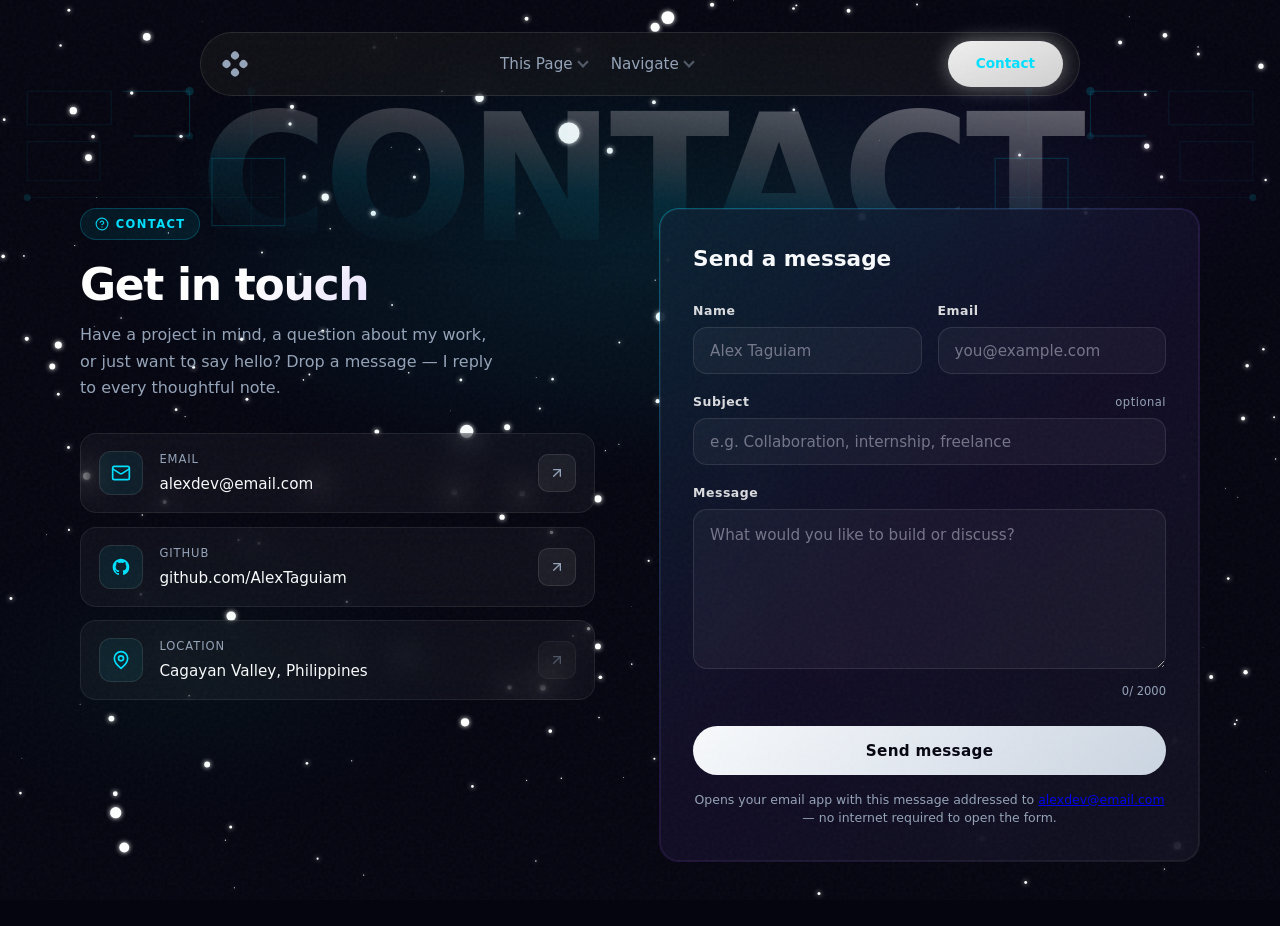
==== commit bbb25501: "feat: add contact and work pages, update navigation, and include new project assets and UI icons" ====
--- a/html/contact.html
+++ b/html/contact.html
@@ -12,7 +12,19 @@
 </head>
 
 <body>
+    <!-- Premium UI Foundation -->
+    <div id="preloader">
+        <div class="preloader-content">
+            <div class="preloader-logo">
+                <div class="preloader-spinner"></div>
+            </div>
+            <p class="preloader-greeting">Let's Start a Conversation</p>
+        </div>
+    </div>
+    <div class="noise-overlay"></div>
+
     <canvas id="starfield"></canvas>
+    <canvas id="cursor-canvas"></canvas>
 
     <header class="header-container">
         <nav class="nav-pill">
@@ -30,15 +42,31 @@
                     <span class="nav-dropdown-trigger">This Page</span>
                     <div class="nav-dropdown-content">
                         <a href="#contact-form" class="nav-dropdown-item">
-                            <svg xmlns="http://www.w3.org/2000/svg" width="14" height="14" viewBox="0 0 24 24" fill="none" stroke="currentColor" stroke-width="2" stroke-linecap="round" stroke-linejoin="round"><rect width="20" height="16" x="2" y="4" rx="2"/><path d="m22 7-8.97 5.7a1.94 1.94 0 0 1-2.06 0L2 7"/></svg>
+                            <svg xmlns="http://www.w3.org/2000/svg" width="14" height="14" viewBox="0 0 24 24"
+                                fill="none" stroke="currentColor" stroke-width="2" stroke-linecap="round"
+                                stroke-linejoin="round">
+                                <rect width="20" height="16" x="2" y="4" rx="2" />
+                                <path d="m22 7-8.97 5.7a1.94 1.94 0 0 1-2.06 0L2 7" />
+                            </svg>
                             Message Me
                         </a>
                         <a href="mailto:alexdev@email.com" class="nav-dropdown-item">
-                            <svg xmlns="http://www.w3.org/2000/svg" width="14" height="14" viewBox="0 0 24 24" fill="none" stroke="currentColor" stroke-width="2" stroke-linecap="round" stroke-linejoin="round"><path d="M22 16.92v3a2 2 0 0 1-2.18 2 19.79 19.79 0 0 1-8.63-3.07 19.5 19.5 0 0 1-6-6 19.79 19.79 0 0 1-3.07-8.67A2 2 0 0 1 4.11 2h3a2 2 0 0 1 2 1.72 12.84 12.84 0 0 0 .7 2.81 2 2 0 0 1-.45 2.11L8.09 9.91a16 16 0 0 0 6 6l1.27-1.27a2 2 0 0 1 2.11-.45 12.84 12.84 0 0 0 2.81.7A2 2 0 0 1 22 16.92z"/></svg>
+                            <svg xmlns="http://www.w3.org/2000/svg" width="14" height="14" viewBox="0 0 24 24"
+                                fill="none" stroke="currentColor" stroke-width="2" stroke-linecap="round"
+                                stroke-linejoin="round">
+                                <path
+                                    d="M22 16.92v3a2 2 0 0 1-2.18 2 19.79 19.79 0 0 1-8.63-3.07 19.5 19.5 0 0 1-6-6 19.79 19.79 0 0 1-3.07-8.67A2 2 0 0 1 4.11 2h3a2 2 0 0 1 2 1.72 12.84 12.84 0 0 0 .7 2.81 2 2 0 0 1-.45 2.11L8.09 9.91a16 16 0 0 0 6 6l1.27-1.27a2 2 0 0 1 2.11-.45 12.84 12.84 0 0 0 2.81.7A2 2 0 0 1 22 16.92z" />
+                            </svg>
                             Direct Email
                         </a>
                         <a href="https://github.com/AlexTaguiam" class="nav-dropdown-item" target="_blank">
-                             <svg xmlns="http://www.w3.org/2000/svg" width="14" height="14" viewBox="0 0 24 24" fill="none" stroke="currentColor" stroke-width="2" stroke-linecap="round" stroke-linejoin="round"><path d="M9 19c-5 1.5-5-2.5-7-3m14 6v-3.87a3.37 3.37 0 0 0-.94-2.61c3.14-.35 6.44-1.54 6.44-7A5.44 5.44 0 0 0 20 4.77 5.07 5.07 0 0 0 19.91 1S18.73.65 16 2.48a13.38 13.38 0 0 0-7 0C6.27.65 5.09 1 5.09 1A5.07 5.07 0 0 0 5 4.77a5.44 5.44 0 0 0-1.5 3.78c0 5.42 3.3 6.61 6.44 7A3.37 3.37 0 0 0 9 18.13V22"></path></svg>
+                            <svg xmlns="http://www.w3.org/2000/svg" width="14" height="14" viewBox="0 0 24 24"
+                                fill="none" stroke="currentColor" stroke-width="2" stroke-linecap="round"
+                                stroke-linejoin="round">
+                                <path
+                                    d="M9 19c-5 1.5-5-2.5-7-3m14 6v-3.87a3.37 3.37 0 0 0-.94-2.61c3.14-.35 6.44-1.54 6.44-7A5.44 5.44 0 0 0 20 4.77 5.07 5.07 0 0 0 19.91 1S18.73.65 16 2.48a13.38 13.38 0 0 0-7 0C6.27.65 5.09 1 5.09 1A5.07 5.07 0 0 0 5 4.77a5.44 5.44 0 0 0-1.5 3.78c0 5.42 3.3 6.61 6.44 7A3.37 3.37 0 0 0 9 18.13V22">
+                                </path>
+                            </svg>
                             GitHub
                         </a>
                     </div>
@@ -49,11 +77,22 @@
                     <span class="nav-dropdown-trigger">Navigate</span>
                     <div class="nav-dropdown-content">
                         <a href="../index.html" class="nav-dropdown-item">
-                            <svg xmlns="http://www.w3.org/2000/svg" width="14" height="14" viewBox="0 0 24 24" fill="none" stroke="currentColor" stroke-width="2" stroke-linecap="round" stroke-linejoin="round"><path d="m3 9 9-7 9 7v11a2 2 0 0 1-2 2H5a2 2 0 0 1-2-2z"/><polyline points="9 22 9 12 15 12 15 22"/></svg>
+                            <svg xmlns="http://www.w3.org/2000/svg" width="14" height="14" viewBox="0 0 24 24"
+                                fill="none" stroke="currentColor" stroke-width="2" stroke-linecap="round"
+                                stroke-linejoin="round">
+                                <path d="m3 9 9-7 9 7v11a2 2 0 0 1-2 2H5a2 2 0 0 1-2-2z" />
+                                <polyline points="9 22 9 12 15 12 15 22" />
+                            </svg>
                             Home
                         </a>
                         <a href="work.html" class="nav-dropdown-item">
-                            <svg xmlns="http://www.w3.org/2000/svg" width="14" height="14" viewBox="0 0 24 24" fill="none" stroke="currentColor" stroke-width="2" stroke-linecap="round" stroke-linejoin="round"><rect width="20" height="14" x="2" y="3" rx="2"/><line x1="8" x2="16" y1="21" y2="21"/><line x1="12" x2="12" y1="17" y2="21"/></svg>
+                            <svg xmlns="http://www.w3.org/2000/svg" width="14" height="14" viewBox="0 0 24 24"
+                                fill="none" stroke="currentColor" stroke-width="2" stroke-linecap="round"
+                                stroke-linejoin="round">
+                                <rect width="20" height="14" x="2" y="3" rx="2" />
+                                <line x1="8" x2="16" y1="21" y2="21" />
+                                <line x1="12" x2="12" y1="17" y2="21" />
+                            </svg>
                             Projects
                         </a>
                     </div>
@@ -61,7 +100,6 @@
             </ul>
 
             <div class="nav-cta">
-                <a href="#" class="btn btn-outline-dark">Resume</a>
                 <div class="glow-wrapper">
                     <div class="glow-bg"></div>
                     <a href="contact.html" class="btn btn-white-glow nav-active">Contact</a>
@@ -131,15 +169,16 @@
                 </div>
                 <h1 class="contact-intro-title">Get in touch</h1>
                 <p class="contact-intro-desc">
-                    Have a project in mind, a question about my work, or just want to say hello? Drop a message — I reply
+                    Have a project in mind, a question about my work, or just want to say hello? Drop a message — I
+                    reply
                     to every thoughtful note.
                 </p>
 
                 <div class="contact-cards">
                     <article class="contact-card">
                         <div class="contact-card__icon" aria-hidden="true">
-                            <svg xmlns="http://www.w3.org/2000/svg" viewBox="0 0 24 24" fill="none" stroke="currentColor"
-                                stroke-width="2" stroke-linecap="round" stroke-linejoin="round">
+                            <svg xmlns="http://www.w3.org/2000/svg" viewBox="0 0 24 24" fill="none"
+                                stroke="currentColor" stroke-width="2" stroke-linecap="round" stroke-linejoin="round">
                                 <rect width="20" height="16" x="2" y="4" rx="2" />
                                 <path d="m22 7-8.97 5.7a1.94 1.94 0 0 1-2.06 0L2 7" />
                             </svg>
@@ -149,8 +188,8 @@
                             <p class="contact-card__value"><a href="mailto:alexdev@email.com">alexdev@email.com</a></p>
                         </div>
                         <a class="contact-card__go" href="mailto:alexdev@email.com" aria-label="Open email">
-                            <svg xmlns="http://www.w3.org/2000/svg" viewBox="0 0 24 24" fill="none" stroke="currentColor"
-                                stroke-width="2" stroke-linecap="round" stroke-linejoin="round">
+                            <svg xmlns="http://www.w3.org/2000/svg" viewBox="0 0 24 24" fill="none"
+                                stroke="currentColor" stroke-width="2" stroke-linecap="round" stroke-linejoin="round">
                                 <path d="M7 7h10v10" />
                                 <path d="M7 17 17 7" />
                             </svg>
@@ -171,8 +210,8 @@
                         </div>
                         <a class="contact-card__go" href="https://github.com/AlexTaguiam" target="_blank" rel="noopener"
                             aria-label="Open GitHub profile">
-                            <svg xmlns="http://www.w3.org/2000/svg" viewBox="0 0 24 24" fill="none" stroke="currentColor"
-                                stroke-width="2" stroke-linecap="round" stroke-linejoin="round">
+                            <svg xmlns="http://www.w3.org/2000/svg" viewBox="0 0 24 24" fill="none"
+                                stroke="currentColor" stroke-width="2" stroke-linecap="round" stroke-linejoin="round">
                                 <path d="M7 7h10v10" />
                                 <path d="M7 17 17 7" />
                             </svg>
@@ -181,8 +220,8 @@
 
                     <article class="contact-card">
                         <div class="contact-card__icon" aria-hidden="true">
-                            <svg xmlns="http://www.w3.org/2000/svg" viewBox="0 0 24 24" fill="none" stroke="currentColor"
-                                stroke-width="2" stroke-linecap="round" stroke-linejoin="round">
+                            <svg xmlns="http://www.w3.org/2000/svg" viewBox="0 0 24 24" fill="none"
+                                stroke="currentColor" stroke-width="2" stroke-linecap="round" stroke-linejoin="round">
                                 <path d="M20 10c0 6-8 12-8 12s-8-6-8-12a8 8 0 0 1 16 0Z" />
                                 <circle cx="12" cy="10" r="3" />
                             </svg>
@@ -192,8 +231,8 @@
                             <p class="contact-card__value">Cagayan Valley, Philippines</p>
                         </div>
                         <span class="contact-card__go contact-card__go--static" aria-hidden="true" title="Region">
-                            <svg xmlns="http://www.w3.org/2000/svg" viewBox="0 0 24 24" fill="none" stroke="currentColor"
-                                stroke-width="2" stroke-linecap="round" stroke-linejoin="round">
+                            <svg xmlns="http://www.w3.org/2000/svg" viewBox="0 0 24 24" fill="none"
+                                stroke="currentColor" stroke-width="2" stroke-linecap="round" stroke-linejoin="round">
                                 <path d="M7 7h10v10" />
                                 <path d="M7 17 17 7" />
                             </svg>
@@ -223,7 +262,8 @@
                             </div>
                         </div>
                         <div class="contact-field">
-                            <label class="contact-label" for="subject">Subject <span class="optional">optional</span></label>
+                            <label class="contact-label" for="subject">Subject <span
+                                    class="optional">optional</span></label>
                             <input class="contact-input" id="subject" name="subject" type="text"
                                 placeholder="e.g. Collaboration, internship, freelance">
                         </div>
@@ -281,4 +321,4 @@
     </script>
 </body>
 
-</html>
+</html>
--- a/css/style.css
+++ b/css/style.css
@@ -1,1402 +1,1581 @@
 /* --- Global Styles & Variables --- */
-:root {
-    /* Color Palette based on Space Inspiration */
-    --space-black: #050510;
-    --space-dark: #0a0a1a;
-    --glow-purple: #8b31ff;
-    --glow-blue: #00e0ff;
-    --text-main: #ffffff;
-    --text-muted: #a6a6b8;
-
-    /* Typography */
-    --font-display: 'Plus Jakarta Sans', sans-serif;
-    --font-body: 'Inter', sans-serif;
-}
-
-* {
-    margin: 0;
-    padding: 0;
-    box-sizing: border-box;
-}
-
-body {
-    background-color: var(--space-black);
-    color: var(--text-main);
-    font-family: var(--font-display);
-    overflow-x: hidden;
-    line-height: 1.6;
-}
-
-/* Background Canvases */
-#starfield,
-#tubes-cursor {
+/* --- Custom Phoenix Scrollbar --- */
+::-webkit-scrollbar {
+    width: 10px;
+}
+::-webkit-scrollbar-track {
+    background: var(--space-black);
+}
+::-webkit-scrollbar-thumb {
+    background: linear-gradient(to bottom, #3ca2fa, #00e0ff);
+    border-radius: 10px;
+    border: 2px solid var(--space-black);
+}
+::-webkit-scrollbar-thumb:hover {
+    background: linear-gradient(to bottom, #00e0ff, #fff700);
+}
+
+/* --- Noise Overlay Effect --- */
+.noise-overlay {
+    fixed: top left;
     position: fixed;
     top: 0;
     left: 0;
     width: 100%;
     height: 100%;
     pointer-events: none;
-}
-
-#starfield {
-    z-index: -2;
-}
-
-#tubes-cursor {
-    z-index: -1;
-}
-
-/* --- Navigation Wrapper --- */
-.header-container {
+    opacity: 0.04;
+    z-index: 9998;
+    background-image: url("data:image/svg+xml,%3Csvg viewBox='0 0 400 400' xmlns='http://www.w3.org/2000/svg'%3E%3Cfilter id='noiseFilter'%3E%3CfeTurbulence type='fractalNoise' baseFrequency='0.65' numOctaves='3' stitchTiles='stitch'/%3E%3C/filter%3E%3Crect width='100%25' height='100%25' filter='url(%23noiseFilter)'/%3E%3C/svg%3E");
+}
+
+/* --- Phoenix Preloader --- */
+#preloader {
     position: fixed;
-    top: 2rem;
-    left: 50%;
-    transform: translateX(-50%);
-    z-index: 100;
-    width: 90%;
-    max-width: 880px;
-}
-
-.nav-pill {
-    display: flex;
-    justify-content: space-between;
-    align-items: center;
-    background: rgba(31, 31, 31, 0.4);
-    backdrop-filter: blur(16px);
-    -webkit-backdrop-filter: blur(16px);
-    border: 1px solid rgba(255, 255, 255, 0.1);
-    padding: 0.5rem 1rem 0.5rem 1.5rem;
-    border-radius: 50px;
+    top: 0;
+    left: 0;
     width: 100%;
-}
-
-/* Logo Dots */
-.logo-dots {
-    display: grid;
-    grid-template-columns: 1fr 1fr;
-    gap: 3px;
-    width: 20px;
-    height: 20px;
-    transform: rotate(45deg);
-}
-
-.logo-dots span {
-    background-color: var(--text-muted);
-    border-radius: 50%;
-    width: 8px;
-    height: 8px;
-    transition: background-color 0.3s;
-}
-
-.nav-pill:hover .logo-dots span,
-.logo-dots:hover span {
-    background-color: var(--text-main);
-}
-
-/* Links */
-.nav-links {
-    display: flex;
-    list-style: none;
-    gap: 1.5rem;
-    align-items: center;
-}
-
-.nav-links a {
-    color: var(--text-muted);
-    text-decoration: none;
-    font-size: 0.95rem;
-    font-weight: 500;
-    transition: color 0.3s ease;
-}
-
-.nav-links a:hover {
-    color: var(--text-main);
-}
-
-/* Buttons */
-.nav-cta {
-    display: flex;
-    gap: 0.5rem;
-    align-items: center;
-}
-
-.btn-outline-dark {
-    color: var(--text-muted);
-    background: transparent;
-    border: 1px solid rgba(255, 255, 255, 0.1);
-    padding: 0.5rem 1.25rem;
-    border-radius: 50px;
-    text-decoration: none;
-    font-size: 0.85rem;
-    font-weight: 500;
-    transition: all 0.3s;
-}
-
-.btn-outline-dark:hover {
-    color: var(--text-main);
-    border-color: rgba(255, 255, 255, 0.3);
-    background: rgba(255, 255, 255, 0.05);
-}
-
-.glow-wrapper {
-    position: relative;
-    display: inline-block;
-}
-
-.glow-bg {
-    position: absolute;
-    inset: 0px;
-    background: rgba(255, 255, 255, 1);
-    filter: blur(10px);
-    border-radius: 50px;
-    opacity: 0.4;
-    transition: opacity 0.3s, filter 0.3s, inset 0.3s;
-    pointer-events: none;
-}
-
-.glow-wrapper:hover .glow-bg {
-    opacity: 0.7;
-    filter: blur(14px);
-    inset: -3px;
-}
-
-.btn-white-glow {
-    position: relative;
-    z-index: 10;
-    color: #000;
-    background: linear-gradient(to bottom right, #f0f0f0, #d0d0d0);
-    padding: 0.5rem 1.25rem;
-    border-radius: 50px;
-    text-decoration: none;
-    font-weight: 600;
-    font-size: 0.85rem;
-    transition: all 0.3s;
-    display: inline-block;
-}
-
-.btn-white-glow:hover {
-    background: linear-gradient(to bottom right, #fff, #e0e0e0);
-}
-
-/* Hamburger & Mobile Menu */
-.hamburger {
-    display: none;
-    flex-direction: column;
-    justify-content: space-around;
-    width: 24px;
-    height: 20px;
-    background: transparent;
-    border: none;
-    cursor: pointer;
-    margin-left: auto;
-}
-
-.hamburger span {
-    width: 100%;
-    height: 2px;
-    background-color: var(--text-main);
-    border-radius: 10px;
-    transition: transform 0.3s linear, opacity 0.3s linear;
-}
-
-.mobile-menu {
-    display: none;
-    flex-direction: column;
-    align-items: center;
-    background: rgba(31, 31, 31, 0.9);
-    backdrop-filter: blur(16px);
-    border: 1px solid rgba(255, 255, 255, 0.1);
-    border-radius: 20px;
-    margin-top: 10px;
-    padding: 1.5rem;
-    opacity: 0;
-    transform: translateY(-10px);
-    transition: opacity 0.3s, transform 0.3s;
-    width: 100%;
-}
-
-.mobile-menu.open {
-    display: flex;
-    opacity: 1;
-    transform: translateY(0);
-}
-
-.mobile-links {
-    list-style: none;
-    width: 100%;
-    text-align: center;
-    margin-bottom: 1.5rem;
-}
-
-.mobile-links a {
-    display: block;
-    padding: 0.75rem 0;
-    color: var(--text-main);
-    text-decoration: none;
-    font-weight: 500;
-    border-bottom: 1px solid rgba(255, 255, 255, 0.05);
-}
-
-.mobile-cta {
+    height: 100%;
+    background: var(--space-black);
     display: flex;
     flex-direction: column;
-    gap: 1rem;
-    width: 100%;
-}
-
-.mobile-cta .btn-outline-dark,
-.mobile-cta .btn-white-glow {
-    text-align: center;
-    width: 100%;
-    display: block;
-    box-sizing: border-box;
-}
-
-/* Buttons */
-.btn {
-    display: inline-block;
-    padding: 0.75rem 1.75rem;
-    border-radius: 50px;
-    text-decoration: none;
-    font-weight: 600;
-    font-family: var(--font-display);
-    transition: all 0.3s ease;
-    cursor: pointer;
-}
-
-.btn-primary {
-    background: linear-gradient(135deg, var(--glow-purple), #4920ff);
-    color: #fff;
-    border: none;
-    box-shadow: 0 4px 15px rgba(139, 49, 255, 0.3);
-}
-
-.btn-primary:hover {
-    transform: translateY(-2px);
-    box-shadow: 0 6px 20px rgba(139, 49, 255, 0.5);
-}
-
-.btn-secondary {
-    background: transparent;
-    color: var(--text-main);
-    border: 1px solid rgba(255, 255, 255, 0.1);
-}
-
-.btn-secondary:hover {
-    background: rgba(255, 255, 255, 0.05);
-}
-
-/* --- Original Hero Section --- */
-.hero {
-    min-height: 100vh;
+    justify-content: center;
+    align-items: center;
+    z-index: 10000;
+    transition: opacity 0.8s cubic-bezier(0.4, 0, 0.2, 1), visibility 0.8s;
+}
+
+.preloader-content {
     display: flex;
     flex-direction: column;
     align-items: center;
     justify-content: center;
-    position: relative;
-    padding-top: 100px;
     text-align: center;
-    overflow: hidden;
-}
-
-.hero-content {
-    z-index: 10;
-    max-width: 800px;
-    padding: 0 20px;
-    animation: fadeInDown 1s ease-out forwards;
-}
-
-.main-title {
+    width: 100%;
+}
+
+.preloader-greeting {
+    color: #fff;
     font-family: var(--font-display);
-    font-size: clamp(3rem, 6vw, 5rem);
-    font-weight: 800;
-    line-height: 1.1;
-    margin-bottom: 1.5rem;
-    letter-spacing: -1px;
-    background: linear-gradient(to right, #ffffff, #b3b3c3);
-    background-clip: text;
+    font-size: 1.25rem;
+    font-weight: 500;
+    letter-spacing: 0.15em;
+    text-transform: uppercase;
+    opacity: 0;
+    transform: translateY(10px);
+    animation: greetingFadeIn 1s cubic-bezier(0.4, 0, 0.2, 1) forwards;
+    animation-delay: 0.3s;
+    background: linear-gradient(to right, #fff, #3ca2fa);
     -webkit-background-clip: text;
     -webkit-text-fill-color: transparent;
 }
 
-.description {
-    color: var(--text-muted);
-    font-size: 1.1rem;
-    max-width: 600px;
-    margin: 0 auto 2.5rem;
-}
-
-.planet-container {
-    position: absolute;
-    bottom: -20vh;
-    left: 50%;
-    transform: translateX(-50%);
-    width: 800px;
-    height: 800px;
-    z-index: 1;
-    display: flex;
-    flex-direction: column;
-    align-items: center;
-}
-
-.planet {
-    width: 500px;
-    height: 500px;
-    background: #050510;
-    border-radius: 50%;
-    position: absolute;
-    top: 0px;
-    box-shadow: 0 0 100px 30px rgba(139, 49, 255, 0.8), 0 0 160px 80px rgba(96, 31, 230, 0.3), inset 0 0 25px 4px rgba(255, 255, 255, 0.9);
-    animation: floatingPlanet 10s ease-in-out infinite;
-}
-
-.horizon {
-    position: absolute;
-    bottom: 250px;
-    width: 200%;
-    height: 300px;
-    background: #050510;
-    border-top: 1px solid rgba(139, 49, 255, 0.3);
-    border-radius: 50% 50% 0 0 / 20px 20px 0 0;
-    box-shadow: 0 -20px 50px rgba(139, 49, 255, 0.1);
-}
-
-/* --- Profile Showcase Typography Overlapping --- */
-.profile-showcase {
-    min-height: 100vh;
-    height: auto;
-    display: flex;
-    flex-direction: column;
-    align-items: center;
-    justify-content: center;
-    position: relative;
-    overflow: hidden;
-    /* padding-top: 60px; */
-    background: rgba(31, 31, 31, 0.4);
-    backdrop-filter: blur(12px);
-    -webkit-backdrop-filter: blur(12px);
-    border-top: 1px solid rgba(255, 255, 255, 0.1);
-    border-bottom: 1px solid rgba(255, 255, 255, 0.1);
-    box-shadow: 0 10px 30px rgba(0, 0, 0, 0.5);
-}
-
-.profile-accent {
-    position: absolute;
-    width: clamp(200px, 30vw, 400px);
-    height: clamp(200px, 30vw, 400px);
-    z-index: 0;
-    left: 10%;
-    top: 50%;
-    transform: translateY(-50%);
-    opacity: 0.8;
-}
-
-/* Base Typographic Positioning */
-.profile-text {
-    position: absolute;
-    top: 50%;
-    left: 50%;
-    transform: translate(-50%, -50%);
-    width: 100%;
-    text-align: center;
-    font-family: var(--font-display);
-    font-weight: 900;
-    line-height: 0.9;
-    white-space: nowrap;
-    text-transform: uppercase;
-}
-
-/* Background text - solid */
-.profile-text-bg {
-    z-index: 1;
-    color: #ffffff;
-    /* Stark white to contrast with space */
-}
-
-/* Overlay text - stroke only to cut through the person */
-.profile-text-overlay {
-    z-index: 3;
-    pointer-events: none;
-    color: transparent;
-    -webkit-text-stroke: 1px rgba(255, 255, 255, 0.4);
-}
-
-.profile-line {
-    display: block;
-}
-
-.profile-line-1 {
-    font-size: clamp(2.5rem, 13vw, 11.5rem);
-    letter-spacing: clamp(1px, 2vw, 15px);
-}
-
-.profile-line-2 {
-    font-size: clamp(2.5rem, 11.5vw, 11rem);
-    letter-spacing: clamp(1px, 2vw, 15px);
-}
-
-.profile-image-wrap {
-    position: absolute;
-    bottom: 0;
-    left: 50%;
-    transform: translateX(-50%);
-    z-index: 2;
-    height: 85vh;
-    /* Responsive height connecting to the edge */
-    display: flex;
-    align-items: flex-end;
-    -webkit-mask-image: linear-gradient(to bottom, black 80%, transparent 100%);
-    mask-image: linear-gradient(to bottom, black 80%, transparent 100%);
-}
-
-
-
-
-.profile-img {
-    position: relative;
-    height: 100%;
-    object-fit: contain;
-    filter: drop-shadow(0 -10px 20px rgba(0, 0, 0, 0.5));
-    /* padding-bottom: 10%; */
-}
-
-.profile-img::after {
-    content: "";
-    position: absolute;
-    bottom: 0;
-    left: 0;
-    right: 0;
-    height: 30%;
-    /* adjust fade height */
-    background: linear-gradient(to bottom, rgba(255, 255, 255, 0) 0%, white 100%);
-}
-
-
-.subtitle {
-    color: var(--text-muted);
-    font-size: 0.85rem;
-    letter-spacing: 2px;
-    font-weight: 600;
-    text-transform: uppercase;
-}
-
-.hero-buttons {
-    display: flex;
-    gap: 1rem;
-    justify-content: center;
-}
-
-/* Animations */
-@keyframes fadeInDown {
-    0% {
-        opacity: 0;
-        transform: translateY(-20px);
-    }
-
-    100% {
+@keyframes greetingFadeIn {
+    to {
         opacity: 1;
         transform: translateY(0);
     }
 }
 
+.preloader-logo {
+    width: 80px;
+    height: 80px;
+    margin-bottom: 2rem;
+    position: relative;
+    animation: pulseGlow 2s infinite ease-in-out;
+}
+
+.preloader-spinner {
+    width: 100%;
+    height: 100%;
+    border: 3px solid rgba(0, 224, 255, 0.1);
+    border-top-color: #00e0ff;
+    border-radius: 50%;
+    animation: spin 1s linear infinite;
+}
+
+@keyframes spin {
+    to { transform: rotate(360deg); }
+}
+
+@keyframes pulseGlow {
+    0%, 100% { filter: drop-shadow(0 0 5px rgba(0, 224, 255, 0.5)); transform: scale(1); }
+    50% { filter: drop-shadow(0 0 20px rgba(255, 247, 0, 0.8)); transform: scale(1.05); }
+}
+
+#preloader.fade-out {
+    opacity: 0;
+    visibility: hidden;
+}
+
+:root {
+  /* Color Palette based on Space Inspiration */
+  --space-black: #050510;
+  --space-dark: #0a0a1a;
+  --space-glow: rgba(0, 224, 255, 0.05);
+
+  --glow-blue: #00e0ff;
+  --glow-azure: #3ca2fa;
+  --glow-purple: #8b31ff;
+  --glow-yellow: #fff700;
+
+  --text-main: #f8fafc;
+  --text-muted: #94a3b8;
+  --text-dim: #64748b;
+
+  /* Typography - Professional System Font Stack (Offline-First) */
+  --font-display: "Plus Jakarta Sans", system-ui, -apple-system, "Segoe UI", Roboto, "Helvetica Neue", Arial, sans-serif;
+  --font-body: "Inter", system-ui, -apple-system, "Segoe UI", Roboto, "Helvetica Neue", Arial, sans-serif;
+
+  --transition-smooth: all 0.4s cubic-bezier(0.4, 0, 0.2, 1);
+  --glass-bg: rgba(255, 255, 255, 0.03);
+  --glass-border: rgba(255, 255, 255, 0.08);
+}
+
+* {
+  margin: 0;
+  padding: 0;
+  box-sizing: border-box;
+}
+
+body {
+  background-color: var(--space-black);
+  color: var(--text-main);
+  font-family: var(--font-display);
+  overflow-x: hidden;
+  line-height: 1.6;
+}
+
+/* Background Canvases */
+#starfield,
+#tubes-cursor,
+#cursor-canvas {
+  position: fixed;
+  top: 0;
+  left: 0;
+  width: 100%;
+  height: 100%;
+  pointer-events: none;
+}
+
+#starfield {
+  z-index: -2;
+}
+
+#tubes-cursor,
+#cursor-canvas {
+  z-index: 9999; /* Put cursor on top */
+}
+
+/* --- Scroll Reveal Utilities --- */
+.reveal-hidden {
+    opacity: 0;
+    transform: translateY(30px);
+    transition: opacity 0.8s ease-out, transform 0.8s ease-out;
+}
+
+.reveal-visible {
+    opacity: 1;
+    transform: translateY(0);
+}
+
+/* --- Navigation Wrapper --- */
+.header-container {
+  position: fixed;
+  top: 2rem;
+  left: 50%;
+  transform: translateX(-50%);
+  z-index: 100;
+  width: 90%;
+  max-width: 880px;
+}
+
+.nav-pill {
+  display: flex;
+  justify-content: space-between;
+  align-items: center;
+  background: rgba(31, 31, 31, 0.4);
+  backdrop-filter: blur(16px);
+  -webkit-backdrop-filter: blur(16px);
+  border: 1px solid rgba(255, 255, 255, 0.1);
+  padding: 0.5rem 1rem 0.5rem 1.5rem;
+  border-radius: 50px;
+  width: 100%;
+}
+
+/* Logo Dots */
+.logo-dots {
+  display: grid;
+  grid-template-columns: 1fr 1fr;
+  gap: 3px;
+  width: 20px;
+  height: 20px;
+  transform: rotate(45deg);
+}
+
+.logo-dots span {
+  background-color: var(--text-muted);
+  border-radius: 50%;
+  width: 8px;
+  height: 8px;
+  transition: background-color 0.3s;
+}
+
+.nav-pill:hover .logo-dots span,
+.logo-dots:hover span {
+  background-color: var(--text-main);
+}
+
+/* Links */
+.nav-links {
+  display: flex;
+  list-style: none;
+  gap: 1.5rem;
+  align-items: center;
+}
+
+.nav-links a {
+  color: var(--text-muted);
+  text-decoration: none;
+  font-size: 0.95rem;
+  font-weight: 500;
+  transition: color 0.3s ease;
+}
+
+.nav-links a:hover {
+  color: var(--text-main);
+}
+
+/* Buttons */
+.nav-cta {
+  display: flex;
+  gap: 0.5rem;
+  align-items: center;
+}
+
+.btn-outline-dark {
+  color: var(--text-muted);
+  background: transparent;
+  border: 1px solid rgba(255, 255, 255, 0.1);
+  padding: 0.5rem 1.25rem;
+  border-radius: 50px;
+  text-decoration: none;
+  font-size: 0.85rem;
+  font-weight: 500;
+  transition: all 0.3s;
+}
+
+.btn-outline-dark:hover {
+  color: var(--text-main);
+  border-color: rgba(255, 255, 255, 0.3);
+  background: rgba(255, 255, 255, 0.05);
+}
+
+.glow-wrapper {
+  position: relative;
+  display: inline-block;
+}
+
+.glow-bg {
+  position: absolute;
+  inset: 0px;
+  background: rgba(255, 255, 255, 1);
+  filter: blur(10px);
+  border-radius: 50px;
+  opacity: 0.4;
+  transition:
+    opacity 0.3s,
+    filter 0.3s,
+    inset 0.3s;
+  pointer-events: none;
+}
+
+.glow-wrapper:hover .glow-bg {
+  opacity: 0.7;
+  filter: blur(14px);
+  inset: -3px;
+}
+
+.btn-white-glow {
+  position: relative;
+  z-index: 10;
+  color: #000;
+  background: linear-gradient(to bottom right, #f0f0f0, #d0d0d0);
+  padding: 0.5rem 1.25rem;
+  border-radius: 50px;
+  text-decoration: none;
+  font-weight: 600;
+  font-size: 0.85rem;
+  transition: all 0.3s;
+  display: inline-block;
+}
+
+.btn-white-glow:hover {
+  background: linear-gradient(to bottom right, #fff, #e0e0e0);
+}
+
+/* Hamburger & Mobile Menu Styling */
+.hamburger {
+  display: none;
+  flex-direction: column;
+  justify-content: space-between;
+  width: 24px;
+  height: 18px;
+  background: transparent;
+  border: none;
+  cursor: pointer;
+  z-index: 101;
+  padding: 0;
+  margin-left: 1rem;
+}
+
+.hamburger span {
+  width: 100%;
+  height: 2px;
+  background-color: var(--text-main);
+  border-radius: 10px;
+  transition: all 0.3s cubic-bezier(0.4, 0, 0.2, 1);
+  transform-origin: left center;
+}
+
+.hamburger.active span:nth-child(1) {
+  transform: rotate(45deg) translate(2px, -2px);
+}
+
+.hamburger.active span:nth-child(2) {
+  opacity: 0;
+  transform: translateX(-10px);
+}
+
+.hamburger.active span:nth-child(3) {
+  transform: rotate(-45deg) translate(2px, 2px);
+}
+
+.mobile-menu {
+  position: absolute;
+  top: 100%;
+  right: 0;
+  width: 240px;
+  background: rgba(10, 10, 26, 0.95);
+  backdrop-filter: blur(24px);
+  -webkit-backdrop-filter: blur(24px);
+  border: 1px solid rgba(255, 255, 255, 0.1);
+  border-radius: 24px;
+  margin-top: 1rem;
+  padding: 1.5rem;
+  opacity: 0;
+  visibility: hidden;
+  transform: translateY(10px) scale(0.95);
+  transition: all 0.4s cubic-bezier(0.4, 0, 0.2, 1);
+  box-shadow: 0 20px 40px rgba(0, 0, 0, 0.4), 0 0 0 1px rgba(255, 255, 255, 0.05);
+}
+
+.mobile-menu.active {
+  opacity: 1;
+  transform: translateY(0);
+}
+
+.mobile-links {
+  list-style: none;
+  width: 100%;
+  text-align: center;
+  margin-bottom: 1.5rem;
+}
+
+.mobile-links a {
+  display: block;
+  padding: 0.75rem 0;
+  color: var(--text-main);
+  text-decoration: none;
+  font-weight: 500;
+  border-bottom: 1px solid rgba(255, 255, 255, 0.05);
+}
+
+.mobile-cta {
+  display: flex;
+  flex-direction: column;
+  gap: 1rem;
+  width: 100%;
+}
+
+.mobile-cta .btn-outline-dark,
+.mobile-cta .btn-white-glow {
+  text-align: center;
+  width: 100%;
+  display: block;
+  box-sizing: border-box;
+}
+
+/* Buttons */
+.btn {
+  display: inline-block;
+  padding: 0.75rem 1.75rem;
+  border-radius: 50px;
+  text-decoration: none;
+  font-weight: 600;
+  font-family: var(--font-display);
+  transition: all 0.3s ease;
+  cursor: pointer;
+}
+
+.btn-primary {
+  background: linear-gradient(135deg, var(--glow-purple), #4920ff);
+  color: #fff;
+  border: none;
+  box-shadow: 0 4px 15px rgba(139, 49, 255, 0.3);
+}
+
+.btn-primary:hover {
+  transform: translateY(-2px);
+  box-shadow: 0 6px 20px rgba(139, 49, 255, 0.5);
+}
+
+.btn-secondary {
+  background: transparent;
+  color: var(--text-main);
+  border: 1px solid rgba(255, 255, 255, 0.1);
+}
+
+.btn-secondary:hover {
+  background: rgba(255, 255, 255, 0.05);
+}
+
+/* --- Original Hero Section --- */
+.hero {
+  min-height: 100vh;
+  display: flex;
+  flex-direction: column;
+  align-items: center;
+  justify-content: center;
+  position: relative;
+  padding-top: 100px;
+  text-align: center;
+  overflow: hidden;
+}
+
+.hero-content {
+  z-index: 10;
+  max-width: 800px;
+  padding: 0 20px;
+  animation: fadeInDown 1s ease-out forwards;
+}
+
+.main-title {
+  font-family: var(--font-display);
+  font-size: clamp(3rem, 6vw, 5rem);
+  font-weight: 800;
+  line-height: 1.1;
+  margin-bottom: 1.5rem;
+  letter-spacing: -1px;
+  background: linear-gradient(to right, #ffffff, #b3b3c3);
+  background-clip: text;
+  -webkit-background-clip: text;
+  -webkit-text-fill-color: transparent;
+}
+
+.description {
+  color: var(--text-muted);
+  font-size: 1.1rem;
+  max-width: 600px;
+  margin: 0 auto 2.5rem;
+}
+
+.planet-container {
+  position: absolute;
+  bottom: -20vh;
+  left: 50%;
+  transform: translateX(-50%);
+  width: 800px;
+  height: 800px;
+  z-index: 1;
+  display: flex;
+  flex-direction: column;
+  align-items: center;
+}
+
+.planet {
+  width: 500px;
+  height: 500px;
+  background: #050510;
+  border-radius: 50%;
+  position: absolute;
+  top: 0px;
+  box-shadow:
+    0 0 100px 30px rgba(139, 49, 255, 0.8),
+    0 0 160px 80px rgba(96, 31, 230, 0.3),
+    inset 0 0 25px 4px rgba(255, 255, 255, 0.9);
+  animation: floatingPlanet 10s ease-in-out infinite;
+}
+
+.horizon {
+  position: absolute;
+  bottom: 250px;
+  width: 200%;
+  height: 300px;
+  background: #050510;
+  border-top: 1px solid rgba(139, 49, 255, 0.3);
+  border-radius: 50% 50% 0 0 / 20px 20px 0 0;
+  box-shadow: 0 -20px 50px rgba(139, 49, 255, 0.1);
+}
+
+/* --- Profile Showcase Typography Overlapping --- */
+.profile-showcase {
+  min-height: 100vh;
+  height: auto;
+  display: flex;
+  flex-direction: column;
+  align-items: center;
+  justify-content: center;
+  position: relative;
+  overflow: hidden;
+  /* padding-top: 60px; */
+  background: rgba(31, 31, 31, 0.4);
+  backdrop-filter: blur(12px);
+  -webkit-backdrop-filter: blur(12px);
+  border-top: 1px solid rgba(255, 255, 255, 0.1);
+  border-bottom: 1px solid rgba(255, 255, 255, 0.1);
+  box-shadow: 0 10px 30px rgba(0, 0, 0, 0.5);
+}
+
+.profile-accent {
+  position: absolute;
+  width: clamp(200px, 30vw, 400px);
+  height: clamp(200px, 30vw, 400px);
+  z-index: 0;
+  left: 10%;
+  top: 50%;
+  transform: translateY(-50%);
+  opacity: 0.8;
+}
+
+/* Base Typographic Positioning */
+.profile-text {
+  position: absolute;
+  top: 50%;
+  left: 50%;
+  transform: translate(-50%, -50%);
+  width: 100%;
+  text-align: center;
+  font-family: var(--font-display);
+  font-weight: 900;
+  line-height: 0.9;
+  white-space: nowrap;
+  text-transform: uppercase;
+}
+
+/* Background text - solid */
+.profile-text-bg {
+  z-index: 1;
+  color: #ffffff;
+  /* Stark white to contrast with space */
+}
+
+/* Overlay text - stroke only to cut through the person */
+.profile-text-overlay {
+  z-index: 3;
+  pointer-events: none;
+  color: transparent;
+  -webkit-text-stroke: 1px rgba(255, 255, 255, 0.4);
+}
+
+.profile-line {
+  display: block;
+}
+
+.profile-line-1 {
+  font-size: clamp(2.5rem, 13vw, 11.5rem);
+  letter-spacing: clamp(1px, 2vw, 15px);
+}
+
+.profile-line-2 {
+  font-size: clamp(2.5rem, 11.5vw, 11rem);
+  letter-spacing: clamp(1px, 2vw, 15px);
+}
+
+.profile-image-wrap {
+  position: absolute;
+  bottom: 0;
+  left: 50%;
+  transform: translateX(-50%);
+  z-index: 2;
+  height: 85vh;
+  /* Responsive height connecting to the edge */
+  display: flex;
+  align-items: flex-end;
+  -webkit-mask-image: linear-gradient(to bottom, black 80%, transparent 100%);
+  mask-image: linear-gradient(to bottom, black 80%, transparent 100%);
+}
+
+.profile-img {
+  position: relative;
+  height: 100%;
+  object-fit: contain;
+  filter: drop-shadow(0 -10px 20px rgba(0, 0, 0, 0.5));
+  /* padding-bottom: 10%; */
+}
+
+.profile-img::after {
+  content: "";
+  position: absolute;
+  bottom: 0;
+  left: 0;
+  right: 0;
+  height: 30%;
+  /* adjust fade height */
+  background: linear-gradient(to bottom, rgba(255, 255, 255, 0) 0%, white 100%);
+}
+
+.subtitle {
+  color: var(--text-muted);
+  font-size: 0.85rem;
+  letter-spacing: 2px;
+  font-weight: 600;
+  text-transform: uppercase;
+}
+
+.hero-buttons {
+  display: flex;
+  gap: 1rem;
+  justify-content: center;
+}
+
+/* Animations */
+@keyframes fadeInDown {
+  0% {
+    opacity: 0;
+    transform: translateY(-20px);
+  }
+
+  100% {
+    opacity: 1;
+    transform: translateY(0);
+  }
+}
+
 @keyframes floatingPlanet {
-
-    0%,
-    100% {
-        transform: translateY(0);
-    }
-
-    50% {
-        transform: translateY(-15px);
-    }
+  0%,
+  100% {
+    transform: translateY(0);
+  }
+
+  50% {
+    transform: translateY(-15px);
+  }
 }
 
 /* Responsive constraints */
 @media (max-width: 768px) {
-    .nav-links {
-        display: none;
-        /* In a real project, we add a hamburger menu */
-    }
-
-    .hero-buttons {
-        flex-direction: column;
-    }
-
-    .planet {
-        width: 250px;
-        height: 250px;
-    }
+  .nav-links {
+    display: none;
+    /* In a real project, we add a hamburger menu */
+  }
+
+  .hero-buttons {
+    flex-direction: column;
+  }
+
+  .planet {
+    width: 250px;
+    height: 250px;
+  }
 }
 
 /* --- About Section & Orbit System --- */
 .about-section {
-    min-height: 100vh;
-    display: flex;
-    flex-direction: column;
-    align-items: center;
-    justify-content: center;
-    position: relative;
+  min-height: 100vh;
+  display: flex;
+  flex-direction: column;
+  align-items: center;
+  justify-content: center;
+  position: relative;
 }
 
 .section-title {
-    font-family: var(--font-display);
-    font-size: 3rem;
-    font-weight: 800;
-    margin-bottom: 2rem;
-    background: linear-gradient(to right, #fff, #b3b3c3);
-    background-clip: text;
-    -webkit-background-clip: text;
-    -webkit-text-fill-color: transparent;
-    z-index: 10;
+  font-family: var(--font-display);
+  font-size: 3rem;
+  font-weight: 800;
+  margin-bottom: 2rem;
+  background: linear-gradient(to right, #fff, #b3b3c3);
+  background-clip: text;
+  -webkit-background-clip: text;
+  -webkit-text-fill-color: transparent;
+  z-index: 10;
 }
 
 .orbit-wrapper {
-    width: 100vw;
-    max-width: 100%;
-    overflow: hidden;
-    display: flex;
-    justify-content: center;
-    align-items: center;
-    padding: 2rem 0;
+  width: 100vw;
+  max-width: 100%;
+  overflow: hidden;
+  display: flex;
+  justify-content: center;
+  align-items: center;
+  padding: 2rem 0;
 }
 
 .orbit-container {
-    position: relative;
-    width: 450px;
-    height: 450px;
-    display: flex;
-    align-items: center;
-    justify-content: center;
-    flex-shrink: 0;
+  position: relative;
+  width: 450px;
+  height: 450px;
+  display: flex;
+  align-items: center;
+  justify-content: center;
+  flex-shrink: 0;
 }
 
 /* Container alignment for the text */
 .about-content {
-    display: flex;
-    flex-direction: column;
-    align-items: center;
-    text-align: center;
-    margin-bottom: 3rem;
-    /* Gives breathing room before the orbit */
-    position: relative;
-    z-index: 10;
+  display: flex;
+  flex-direction: column;
+  align-items: center;
+  text-align: center;
+  margin-bottom: 3rem;
+  /* Gives breathing room before the orbit */
+  position: relative;
+  z-index: 10;
 }
 
 /* The Eyebrow Text (Small, spaced out, colored) */
 .eyebrow-text {
-    font-size: 0.875rem;
-    text-transform: uppercase;
-    letter-spacing: 0.25em;
-    color: #06B6D4;
-    /* Cyan accent */
-    font-weight: 600;
-    margin-bottom: 0.5rem;
+  font-size: 0.875rem;
+  text-transform: uppercase;
+  letter-spacing: 0.25em;
+  color: #06b6d4;
+  /* Cyan accent */
+  font-weight: 600;
+  margin-bottom: 0.5rem;
 }
 
 /* Main Gradient Title */
 .section-title.text-gradient {
-    font-size: clamp(2.5rem, 5vw, 4rem);
-    /* Responsive sizing */
-    font-weight: 800;
-    line-height: 1.1;
-    margin: 0 0 1rem 0;
-
-    /* Gradient text clipping */
-    background: linear-gradient(to right, #06B6D4, #9333EA);
-    -webkit-background-clip: text;
-    -webkit-text-fill-color: transparent;
-    background-clip: text;
-    color: transparent;
+  font-size: clamp(2.5rem, 5vw, 4rem);
+  /* Responsive sizing */
+  font-weight: 800;
+  line-height: 1.1;
+  margin: 0 0 1rem 0;
+
+  /* Gradient text clipping */
+  background: linear-gradient(to right, #06b6d4, #9333ea);
+  -webkit-background-clip: text;
+  -webkit-text-fill-color: transparent;
+  background-clip: text;
+  color: transparent;
 }
 
 /* Muted Sub-description */
 .section-description {
-    max-width: 600px;
-    color: #a1a1aa;
-    /* Soft gray so it doesn't compete with the title */
-    font-size: 1.125rem;
-    line-height: 1.6;
-    margin: 0;
+  max-width: 600px;
+  color: #a1a1aa;
+  /* Soft gray so it doesn't compete with the title */
+  font-size: 1.125rem;
+  line-height: 1.6;
+  margin: 0;
 }
 
 @media (max-width: 500px) {
-    .orbit-container {
-        transform: scale(0.75);
-        transform-origin: center center;
-    }
+  .orbit-container {
+    transform: scale(0.75);
+    transform-origin: center center;
+  }
 }
 
 @media (max-width: 380px) {
-    .orbit-container {
-        transform: scale(0.65);
-    }
+  .orbit-container {
+    transform: scale(0.65);
+  }
 }
 
 .orbit-bg-pattern {
-    position: absolute;
-    inset: 0;
-    opacity: 0.1;
-    background-image:
-        radial-gradient(circle at 25% 25%, #374151 0%, transparent 50%),
-        radial-gradient(circle at 75% 75%, #4B5563 0%, transparent 50%);
-    pointer-events: none;
+  position: absolute;
+  inset: 0;
+  opacity: 0.1;
+  background-image:
+    radial-gradient(circle at 25% 25%, #374151 0%, transparent 50%),
+    radial-gradient(circle at 75% 75%, #4b5563 0%, transparent 50%);
+  pointer-events: none;
 }
 
 /* Center Icon */
 .center-code-icon {
-    width: 80px;
-    height: 80px;
-    background: linear-gradient(to bottom right, #374151, #111827);
-    border-radius: 50%;
-    display: flex;
-    align-items: center;
-    justify-content: center;
-    z-index: 10;
-    position: relative;
-    box-shadow: 0 25px 50px -12px rgba(0, 0, 0, 0.5);
+  width: 80px;
+  height: 80px;
+  background: linear-gradient(to bottom right, #374151, #111827);
+  border-radius: 50%;
+  display: flex;
+  align-items: center;
+  justify-content: center;
+  z-index: 10;
+  position: relative;
+  box-shadow: 0 25px 50px -12px rgba(0, 0, 0, 0.5);
 }
 
 .glow-cyan,
 .glow-purple {
-    position: absolute;
-    inset: 0;
-    border-radius: 50%;
+  position: absolute;
+  inset: 0;
+  border-radius: 50%;
 }
 
 .glow-cyan {
-    background: rgba(6, 182, 212, 0.3);
-    filter: blur(20px);
+  background: rgba(6, 182, 212, 0.3);
+  filter: blur(20px);
 }
 
 .glow-purple {
-    background: rgba(147, 51, 234, 0.2);
-    filter: blur(40px);
+  background: rgba(147, 51, 234, 0.2);
+  filter: blur(40px);
 }
 
 .delay-1s {
-    animation-delay: 1s;
+  animation-delay: 1s;
 }
 
 .animate-pulse {
-    animation: pulse 4s cubic-bezier(0.4, 0, 0.6, 1) infinite;
+  animation: pulse 4s cubic-bezier(0.4, 0, 0.6, 1) infinite;
 }
 
 @keyframes pulse {
-
-    0%,
-    100% {
-        opacity: 1;
-    }
-
-    50% {
-        opacity: 0.5;
-    }
+  0%,
+  100% {
+    opacity: 1;
+  }
+
+  50% {
+    opacity: 0.5;
+  }
 }
 
 .code-svg-wrap {
-    position: relative;
-    z-index: 10;
+  position: relative;
+  z-index: 10;
 }
 
 /* Orbiting Rings */
 .orbit-ring {
-    position: absolute;
-    top: 50%;
-    left: 50%;
-    transform: translate(-50%, -50%);
-    border-radius: 50%;
-    pointer-events: none;
-    animation: pulse 4s ease-in-out infinite;
+  position: absolute;
+  top: 50%;
+  left: 50%;
+  transform: translate(-50%, -50%);
+  border-radius: 50%;
+  pointer-events: none;
+  animation: pulse 4s ease-in-out infinite;
 }
 
 .orbit-ring-static {
-    position: absolute;
-    inset: 0;
-    border-radius: 50%;
+  position: absolute;
+  inset: 0;
+  border-radius: 50%;
 }
 
 /* Skill Nodes */
 .skill-node {
-    position: absolute;
-    top: 50%;
-    left: 50%;
-    z-index: 10;
-    transition: transform 0.1s linear;
-    /* Smooth micro-stutter if any */
+  position: absolute;
+  top: 50%;
+  left: 50%;
+  z-index: 10;
+  transition: transform 0.1s linear;
+  /* Smooth micro-stutter if any */
 }
 
 /* For hover logic, we use JS to add a class or just manage zIndex inline */
 .skill-node-hovered {
-    z-index: 20 !important;
+  z-index: 20 !important;
 }
 
 .skill-node-inner {
-    position: relative;
-    width: 100%;
-    height: 100%;
-    padding: 8px;
-    background: rgba(31, 41, 55, 0.9);
-    backdrop-filter: blur(4px);
-    border-radius: 50%;
-    display: flex;
-    align-items: center;
-    justify-content: center;
-    cursor: pointer;
-    transition: transform 0.3s, box-shadow 0.3s;
-    box-shadow: 0 10px 15px -3px rgba(0, 0, 0, 0.1);
+  position: relative;
+  width: 100%;
+  height: 100%;
+  padding: 8px;
+  background: rgba(31, 41, 55, 0.9);
+  backdrop-filter: blur(4px);
+  border-radius: 50%;
+  display: flex;
+  align-items: center;
+  justify-content: center;
+  cursor: pointer;
+  transition:
+    transform 0.3s,
+    box-shadow 0.3s;
+  box-shadow: 0 10px 15px -3px rgba(0, 0, 0, 0.1);
 }
 
 .skill-node-hovered .skill-node-inner {
-    transform: scale(1.25);
+  transform: scale(1.25);
 }
 
 .skill-tooltip {
-    position: absolute;
-    bottom: -32px;
-    left: 50%;
-    transform: translateX(-50%);
-    padding: 4px 8px;
-    background: rgba(17, 24, 39, 0.95);
-    backdrop-filter: blur(4px);
-    border-radius: 4px;
-    font-size: 0.75rem;
-    color: white;
-    white-space: nowrap;
-    pointer-events: none;
-    opacity: 0;
-    transition: opacity 0.2s;
+  position: absolute;
+  bottom: -32px;
+  left: 50%;
+  transform: translateX(-50%);
+  padding: 4px 8px;
+  background: rgba(17, 24, 39, 0.95);
+  backdrop-filter: blur(4px);
+  border-radius: 4px;
+  font-size: 0.75rem;
+  color: white;
+  white-space: nowrap;
+  pointer-events: none;
+  opacity: 0;
+  transition: opacity 0.2s;
 }
 
 .skill-node-hovered .skill-tooltip {
-    opacity: 1;
+  opacity: 1;
 }
 
 .skill-icon-svg {
-    width: 100%;
-    height: 100%;
+  width: 100%;
+  height: 100%;
 }
 
 #tubes-cursor {
-    width: 400px;
-    height: 300px;
+  width: 400px;
+  height: 300px;
 }
 
 /* ===================================================
    JOURNEY / TIMELINE SECTION
    =================================================== */
 .timeline-section {
-    position: relative;
-    padding: 7rem 1.5rem 0 1.5rem;
-    overflow: hidden;
+  position: relative;
+  padding: 7rem 1.5rem 0 1.5rem;
+  overflow: hidden;
 }
 
 /* Subtle ambient glow behind section */
 .timeline-section::before {
-    content: '';
-    position: absolute;
-    top: 10%;
-    left: 50%;
-    transform: translateX(-50%);
-    width: 600px;
-    height: 600px;
-    background: radial-gradient(ellipse, rgba(139, 49, 255, 0.08) 0%, transparent 70%);
-    pointer-events: none;
-    z-index: 0;
+  content: "";
+  position: absolute;
+  top: 10%;
+  left: 50%;
+  transform: translateX(-50%);
+  width: 600px;
+  height: 600px;
+  background: radial-gradient(
+    ellipse,
+    rgba(139, 49, 255, 0.08) 0%,
+    transparent 70%
+  );
+  pointer-events: none;
+  z-index: 0;
 }
 
 .timeline-container {
-    position: relative;
-    max-width: 1000px;
-    margin: 0 auto;
-    z-index: 1;
+  position: relative;
+  max-width: 1000px;
+  margin: 0 auto;
+  z-index: 1;
 }
 
 /* --- Section Header --- */
 .timeline-header {
-    text-align: center;
-    margin-bottom: 5rem;
+  text-align: center;
+  margin-bottom: 5rem;
 }
 
 .timeline-eyebrow {
-    font-size: 0.75rem;
-    letter-spacing: 4px;
-    color: var(--glow-blue);
-    font-weight: 700;
-    text-transform: uppercase;
-    margin-bottom: 0.75rem;
+  font-size: 0.75rem;
+  letter-spacing: 4px;
+  color: var(--glow-blue);
+  font-weight: 700;
+  text-transform: uppercase;
+  margin-bottom: 0.75rem;
 }
 
 .timeline-title {
-    font-family: var(--font-display);
-    font-size: clamp(2.2rem, 5vw, 3.5rem);
-    font-weight: 800;
-    background: linear-gradient(135deg, #fff 30%, #a78bfa 100%);
-    background-clip: text;
-    -webkit-background-clip: text;
-    -webkit-text-fill-color: transparent;
-    margin-bottom: 1rem;
+  font-family: var(--font-display);
+  font-size: clamp(2.2rem, 5vw, 3.5rem);
+  font-weight: 800;
+  background: linear-gradient(135deg, #fff 30%, #a78bfa 100%);
+  background-clip: text;
+  -webkit-background-clip: text;
+  -webkit-text-fill-color: transparent;
+  margin-bottom: 1rem;
 }
 
 .timeline-subtitle {
-    color: var(--text-muted);
-    font-size: 1rem;
-    max-width: 520px;
-    margin: 0 auto;
-    line-height: 1.7;
+  color: var(--text-muted);
+  font-size: 1rem;
+  max-width: 520px;
+  margin: 0 auto;
+  line-height: 1.7;
 }
 
 /* --- Vertical Track (center line) --- */
 .timeline-track {
-    position: absolute;
-    left: 50%;
-    top: 230px;
-    /* start below header */
-    transform: translateX(-50%);
-    width: 2px;
-    bottom: 0;
-    background: rgba(255, 255, 255, 0.07);
-    border-radius: 2px;
-    overflow: hidden;
+  position: absolute;
+  left: 50%;
+  top: 230px;
+  /* start below header */
+  transform: translateX(-50%);
+  width: 2px;
+  bottom: 0;
+  background: rgba(255, 255, 255, 0.07);
+  border-radius: 2px;
+  overflow: hidden;
 }
 
 .timeline-progress {
-    width: 100%;
-    height: 0%;
-    background: linear-gradient(to bottom, var(--glow-blue), var(--glow-purple));
-    border-radius: 2px;
-    transition: height 0.1s linear;
-    box-shadow: 0 0 12px rgba(0, 224, 255, 0.5);
+  width: 100%;
+  height: 0%;
+  background: linear-gradient(to bottom, var(--glow-blue), var(--glow-purple));
+  border-radius: 2px;
+  transition: height 0.1s linear;
+  box-shadow: 0 0 12px rgba(0, 224, 255, 0.5);
 }
 
 /* --- Timeline Items --- */
 .timeline-item {
-    position: relative;
-    width: 45%;
-    margin-bottom: 4.5rem;
-    opacity: 0;
-    transition: opacity 0.6s ease, transform 0.6s ease;
+  position: relative;
+  width: 45%;
+  margin-bottom: 4.5rem;
+  opacity: 0;
+  transition:
+    opacity 0.6s ease,
+    transform 0.6s ease;
 }
 
 .timeline-item.left {
-    margin-left: 0;
-    margin-right: auto;
-    transform: translateX(-40px);
+  margin-left: 0;
+  margin-right: auto;
+  transform: translateX(-40px);
 }
 
 .timeline-item.right {
-    margin-left: auto;
-    margin-right: 0;
-    transform: translateX(40px);
+  margin-left: auto;
+  margin-right: 0;
+  transform: translateX(40px);
 }
 
 .timeline-item.visible {
-    opacity: 1;
-    transform: translateX(0);
+  opacity: 1;
+  transform: translateX(0);
 }
 
 /* Staggered transition delays applied in JS with inline style */
 
 /* --- Node (dot on the center line) --- */
 .timeline-node {
-    position: absolute;
-    top: 1.5rem;
-    width: 44px;
-    height: 44px;
-    display: flex;
-    align-items: center;
-    justify-content: center;
-    z-index: 5;
+  position: absolute;
+  top: 1.5rem;
+  width: 44px;
+  height: 44px;
+  display: flex;
+  align-items: center;
+  justify-content: center;
+  z-index: 5;
 }
 
 .timeline-item.left .timeline-node {
-    right: -22px;
-    /* half of node width, placed on track */
-    transform: translateX(100%);
+  right: -22px;
+  /* half of node width, placed on track */
+  transform: translateX(100%);
 }
 
 .timeline-item.right .timeline-node {
-    left: -22px;
-    transform: translateX(-100%);
+  left: -22px;
+  transform: translateX(-100%);
 }
 
 .timeline-node-ring {
-    position: absolute;
-    inset: 0;
-    border-radius: 50%;
-    border: 2px solid rgba(0, 224, 255, 0.5);
-    background: rgba(0, 224, 255, 0.1);
-    animation: nodePulse 2.5s ease-in-out infinite;
-    box-shadow: 0 0 16px rgba(0, 224, 255, 0.3), inset 0 0 8px rgba(0, 224, 255, 0.15);
+  position: absolute;
+  inset: 0;
+  border-radius: 50%;
+  border: 2px solid rgba(0, 224, 255, 0.5);
+  background: rgba(0, 224, 255, 0.1);
+  animation: nodePulse 2.5s ease-in-out infinite;
+  box-shadow:
+    0 0 16px rgba(0, 224, 255, 0.3),
+    inset 0 0 8px rgba(0, 224, 255, 0.15);
 }
 
 .timeline-node-icon {
-    position: relative;
-    z-index: 2;
-    font-size: 1.25rem;
-    line-height: 1;
-    filter: drop-shadow(0 0 6px rgba(0, 224, 255, 0.6));
+  position: relative;
+  z-index: 2;
+  font-size: 1.25rem;
+  line-height: 1;
+  filter: drop-shadow(0 0 6px rgba(0, 224, 255, 0.6));
+  display: flex;
+  justify-content: center;
+  align-items: center;
+  text-align: center;
 }
 
 @keyframes nodePulse {
-
-    0%,
-    100% {
-        transform: scale(1);
-        opacity: 0.8;
-    }
-
-    50% {
-        transform: scale(1.2);
-        opacity: 1;
-    }
+  0%,
+  100% {
+    transform: scale(1);
+    opacity: 0.8;
+  }
+
+  50% {
+    transform: scale(1.2);
+    opacity: 1;
+  }
 }
 
 /* --- Content Card --- */
 .timeline-content {
-    background: rgba(255, 255, 255, 0.04);
-    backdrop-filter: blur(16px);
-    -webkit-backdrop-filter: blur(16px);
-    border: 1px solid rgba(255, 255, 255, 0.08);
-    border-radius: 16px;
-    padding: 1.75rem 1.75rem 1.5rem;
-    transition: transform 0.35s ease, box-shadow 0.35s ease, border-color 0.35s ease;
-    position: relative;
-    overflow: hidden;
+  background: rgba(255, 255, 255, 0.04);
+  backdrop-filter: blur(16px);
+  -webkit-backdrop-filter: blur(16px);
+  border: 1px solid rgba(255, 255, 255, 0.08);
+  border-radius: 16px;
+  padding: 1.75rem 1.75rem 1.5rem;
+  transition:
+    transform 0.35s ease,
+    box-shadow 0.35s ease,
+    border-color 0.35s ease;
+  position: relative;
+  overflow: hidden;
 }
 
 /* Inner glow accent */
 .timeline-content::before {
-    content: '';
-    position: absolute;
-    top: 0;
-    left: 0;
-    width: 100%;
-    height: 3px;
-    background: linear-gradient(90deg, var(--glow-blue), var(--glow-purple));
-    border-radius: 16px 16px 0 0;
+  content: "";
+  position: absolute;
+  top: 0;
+  left: 0;
+  width: 100%;
+  height: 3px;
+  background: linear-gradient(90deg, var(--glow-blue), var(--glow-purple));
+  border-radius: 16px 16px 0 0;
 }
 
 .timeline-item.left .timeline-content::after {
-    content: '';
-    position: absolute;
-    top: 1.5rem;
-    right: -8px;
-    width: 16px;
-    height: 16px;
-    background: rgba(255, 255, 255, 0.04);
-    border-right: 1px solid rgba(255, 255, 255, 0.08);
-    border-top: 1px solid rgba(255, 255, 255, 0.08);
-    transform: rotate(45deg);
-    backdrop-filter: blur(16px);
+  content: "";
+  position: absolute;
+  top: 1.5rem;
+  right: -8px;
+  width: 16px;
+  height: 16px;
+  background: rgba(255, 255, 255, 0.04);
+  border-right: 1px solid rgba(255, 255, 255, 0.08);
+  border-top: 1px solid rgba(255, 255, 255, 0.08);
+  transform: rotate(45deg);
+  backdrop-filter: blur(16px);
 }
 
 .timeline-item.right .timeline-content::after {
-    content: '';
-    position: absolute;
-    top: 1.5rem;
-    left: -8px;
-    width: 16px;
-    height: 16px;
-    background: rgba(255, 255, 255, 0.04);
-    border-left: 1px solid rgba(255, 255, 255, 0.08);
-    border-bottom: 1px solid rgba(255, 255, 255, 0.08);
-    transform: rotate(45deg);
-    backdrop-filter: blur(16px);
+  content: "";
+  position: absolute;
+  top: 1.5rem;
+  left: -8px;
+  width: 16px;
+  height: 16px;
+  background: rgba(255, 255, 255, 0.04);
+  border-left: 1px solid rgba(255, 255, 255, 0.08);
+  border-bottom: 1px solid rgba(255, 255, 255, 0.08);
+  transform: rotate(45deg);
+  backdrop-filter: blur(16px);
 }
 
 .timeline-content:hover {
-    transform: translateY(-4px);
-    border-color: rgba(0, 224, 255, 0.25);
-    box-shadow:
-        0 12px 40px rgba(0, 0, 0, 0.4),
-        0 0 30px rgba(0, 224, 255, 0.08),
-        0 0 60px rgba(139, 49, 255, 0.05);
+  transform: translateY(-4px);
+  border-color: rgba(0, 224, 255, 0.25);
+  box-shadow:
+    0 12px 40px rgba(0, 0, 0, 0.4),
+    0 0 30px rgba(0, 224, 255, 0.08),
+    0 0 60px rgba(139, 49, 255, 0.05);
 }
 
 .timeline-date {
-    display: inline-block;
-    font-size: 0.72rem;
-    font-weight: 600;
-    letter-spacing: 2px;
-    text-transform: uppercase;
-    color: var(--glow-blue);
-    margin-bottom: 0.5rem;
-    opacity: 0.85;
+  display: inline-block;
+  font-size: 0.72rem;
+  font-weight: 600;
+  letter-spacing: 2px;
+  text-transform: uppercase;
+  color: var(--glow-blue);
+  margin-bottom: 0.5rem;
+  opacity: 0.85;
 }
 
 .timeline-item-title {
-    font-family: var(--font-display);
-    font-size: 1.15rem;
-    font-weight: 700;
-    color: var(--text-main);
-    margin-bottom: 0.65rem;
-    line-height: 1.3;
+  font-family: var(--font-display);
+  font-size: 1.15rem;
+  font-weight: 700;
+  color: var(--text-main);
+  margin-bottom: 0.65rem;
+  line-height: 1.3;
 }
 
 .timeline-item-desc {
-    font-size: 0.9rem;
-    line-height: 1.75;
-    color: var(--text-muted);
-    margin-bottom: 1.1rem;
+  font-size: 0.9rem;
+  line-height: 1.75;
+  color: var(--text-muted);
+  margin-bottom: 1.1rem;
 }
 
 /* --- Tags --- */
 .timeline-tags {
-    display: flex;
-    flex-wrap: wrap;
-    gap: 0.4rem;
+  display: flex;
+  flex-wrap: wrap;
+  gap: 0.4rem;
 }
 
 .tag {
-    display: inline-block;
-    font-size: 0.7rem;
-    font-weight: 600;
-    letter-spacing: 0.5px;
-    padding: 0.25rem 0.65rem;
-    border-radius: 20px;
-    background: rgba(0, 224, 255, 0.08);
-    border: 1px solid rgba(0, 224, 255, 0.2);
-    color: var(--glow-blue);
-    transition: background 0.25s, border-color 0.25s;
+  display: inline-block;
+  font-size: 0.7rem;
+  font-weight: 600;
+  letter-spacing: 0.5px;
+  padding: 0.25rem 0.65rem;
+  border-radius: 20px;
+  background: rgba(0, 224, 255, 0.08);
+  border: 1px solid rgba(0, 224, 255, 0.2);
+  color: var(--glow-blue);
+  transition:
+    background 0.25s,
+    border-color 0.25s;
 }
 
 .tag:hover {
-    background: rgba(0, 224, 255, 0.18);
-    border-color: rgba(0, 224, 255, 0.45);
+  background: rgba(0, 224, 255, 0.18);
+  border-color: rgba(0, 224, 255, 0.45);
 }
 
 /* ===================================================
    TIMELINE RESPONSIVE (Mobile ≤ 768px)
    =================================================== */
 @media (max-width: 768px) {
-    .timeline-track {
-        left: 24px;
-        transform: none;
-    }
-
-    .timeline-item {
-        width: calc(100% - 56px);
-        margin-left: 56px !important;
-        margin-right: 0 !important;
-    }
-
-    .timeline-item.left,
-    .timeline-item.right {
-        transform: translateY(30px);
-    }
-
-    .timeline-item.visible {
-        transform: translateY(0);
-    }
-
-    .timeline-item.left .timeline-node,
-    .timeline-item.right .timeline-node {
-        left: -44px;
-        right: auto;
-        transform: none;
-    }
-
-    .timeline-item.left .timeline-content::after,
-    .timeline-item.right .timeline-content::after {
-        display: none;
-    }
+  .timeline-track {
+    left: 24px;
+    transform: none;
+  }
+
+  .timeline-item {
+    width: calc(100% - 56px);
+    margin-left: 56px !important;
+    margin-right: 0 !important;
+  }
+
+  .timeline-item.left,
+  .timeline-item.right {
+    transform: translateY(30px);
+  }
+
+  .timeline-item.visible {
+    transform: translateY(0);
+  }
+
+  .timeline-item.left .timeline-node,
+  .timeline-item.right .timeline-node {
+    left: -44px;
+    right: auto;
+    transform: none;
+  }
+
+  .timeline-item.left .timeline-content::after,
+  .timeline-item.right .timeline-content::after {
+    display: none;
+  }
 }
 
 /* ===================================================
    FOOTER
    =================================================== */
 .site-footer {
-    position: relative;
-    margin: 2rem 1rem 1rem;
-    border-radius: 24px;
-    overflow: hidden;
-    background: rgba(15, 15, 17, 0.6);
-    border: 1px solid rgba(255, 255, 255, 0.07);
-    backdrop-filter: blur(20px);
-    -webkit-backdrop-filter: blur(20px);
-    box-shadow:
-        0 -1px 0 rgba(255, 255, 255, 0.06),
-        0 40px 80px rgba(0, 0, 0, 0.5);
+  position: relative;
+  margin: 2rem 1rem 1rem;
+  border-radius: 24px;
+  overflow: hidden;
+  background: rgba(15, 15, 17, 0.6);
+  border: 1px solid rgba(255, 255, 255, 0.07);
+  backdrop-filter: blur(20px);
+  -webkit-backdrop-filter: blur(20px);
+  box-shadow:
+    0 -1px 0 rgba(255, 255, 255, 0.06),
+    0 40px 80px rgba(0, 0, 0, 0.5);
 }
 
 .footer-bg-gradient {
-    position: absolute;
-    inset: 0;
-    z-index: 0;
-    background: radial-gradient(125% 125% at 50% 10%, rgba(15, 15, 17, 0.4) 50%, rgba(60, 162, 250, 0.2) 100%);
-    pointer-events: none;
+  position: absolute;
+  inset: 0;
+  z-index: 0;
+  background: radial-gradient(
+    125% 125% at 50% 10%,
+    rgba(15, 15, 17, 0.4) 50%,
+    rgba(60, 162, 250, 0.2) 100%
+  );
+  pointer-events: none;
 }
 
 .footer-inner {
-    position: relative;
-    z-index: 1;
-    max-width: 1100px;
-    margin: 0 auto;
-    padding: 3.5rem 3rem 2rem;
+  position: relative;
+  z-index: 1;
+  max-width: 1100px;
+  margin: 0 auto;
+  padding: 3.5rem 3rem 2rem;
 }
 
 .footer-grid {
-    display: grid;
-    grid-template-columns: 1.6fr 1fr 1fr 1.4fr;
-    gap: 3rem;
-    padding-bottom: 3rem;
+  display: grid;
+  grid-template-columns: 1.6fr 1fr 1fr 1.4fr;
+  gap: 3rem;
+  padding-bottom: 3rem;
 }
 
 .footer-brand {
-    display: flex;
-    flex-direction: column;
-    gap: 1rem;
+  display: flex;
+  flex-direction: column;
+  gap: 1rem;
 }
 
 .footer-logo {
-    display: flex;
-    align-items: center;
-    gap: 0.6rem;
+  display: flex;
+  align-items: center;
+  gap: 0.6rem;
 }
 
 .logo-dots--footer {
-    width: 16px;
-    height: 16px;
-    gap: 2px;
+  width: 16px;
+  height: 16px;
+  gap: 2px;
 }
 
 .logo-dots--footer span {
-    width: 6px;
-    height: 6px;
-    background-color: var(--glow-blue);
+  width: 6px;
+  height: 6px;
+  background-color: var(--glow-blue);
 }
 
 .footer-logo-name {
-    font-family: var(--font-display);
-    font-weight: 800;
-    font-size: 1.6rem;
-    color: var(--text-main);
-    letter-spacing: -0.5px;
+  font-family: var(--font-display);
+  font-weight: 800;
+  font-size: 1.6rem;
+  color: var(--text-main);
+  letter-spacing: -0.5px;
 }
 
 .footer-tagline {
-    color: var(--text-muted);
-    font-size: 0.88rem;
-    line-height: 1.7;
+  color: var(--text-muted);
+  font-size: 0.88rem;
+  line-height: 1.7;
 }
 
 .footer-cta-link {
-    display: inline-flex;
-    align-items: center;
-    gap: 0.4rem;
-    margin-top: 0.25rem;
-    font-size: 0.83rem;
-    font-weight: 600;
-    color: var(--glow-blue);
-    text-decoration: none;
-    border: 1px solid rgba(60, 162, 250, 0.3);
-    padding: 0.45rem 1rem;
-    border-radius: 50px;
-    width: fit-content;
-    transition: background 0.25s, border-color 0.25s, color 0.25s;
+  display: inline-flex;
+  align-items: center;
+  gap: 0.4rem;
+  margin-top: 0.25rem;
+  font-size: 0.83rem;
+  font-weight: 600;
+  color: var(--glow-blue);
+  text-decoration: none;
+  border: 1px solid rgba(60, 162, 250, 0.3);
+  padding: 0.45rem 1rem;
+  border-radius: 50px;
+  width: fit-content;
+  transition:
+    background 0.25s,
+    border-color 0.25s,
+    color 0.25s;
 }
 
 .footer-cta-link:hover {
-    background: rgba(60, 162, 250, 0.12);
-    border-color: rgba(60, 162, 250, 0.6);
-    color: #fff;
+  background: rgba(60, 162, 250, 0.12);
+  border-color: rgba(60, 162, 250, 0.6);
+  color: #fff;
 }
 
 .footer-col-title {
-    font-family: var(--font-display);
-    font-size: 0.85rem;
-    font-weight: 700;
-    color: var(--text-main);
-    letter-spacing: 1.5px;
-    text-transform: uppercase;
-    margin-bottom: 1.25rem;
+  font-family: var(--font-display);
+  font-size: 0.85rem;
+  font-weight: 700;
+  color: var(--text-main);
+  letter-spacing: 1.5px;
+  text-transform: uppercase;
+  margin-bottom: 1.25rem;
 }
 
 .footer-links {
-    list-style: none;
-    display: flex;
-    flex-direction: column;
-    gap: 0.75rem;
+  list-style: none;
+  display: flex;
+  flex-direction: column;
+  gap: 0.75rem;
 }
 
 .footer-links a {
-    color: var(--text-muted);
-    text-decoration: none;
-    font-size: 0.88rem;
-    transition: color 0.25s;
+  color: var(--text-muted);
+  text-decoration: none;
+  font-size: 0.88rem;
+  transition: color 0.25s;
 }
 
 .footer-links a:hover {
-    color: var(--glow-blue);
+  color: var(--glow-blue);
 }
 
 .footer-link-pulse-wrap a {
-    display: flex;
-    align-items: center;
-    gap: 0.35rem;
-    color: var(--text-muted);
-    text-decoration: none;
-    font-size: 0.88rem;
-    transition: color 0.25s;
+  display: flex;
+  align-items: center;
+  gap: 0.35rem;
+  color: var(--text-muted);
+  text-decoration: none;
+  font-size: 0.88rem;
+  transition: color 0.25s;
 }
 
 .footer-link-pulse-wrap a:hover {
-    color: var(--glow-blue);
+  color: var(--glow-blue);
 }
 
 .footer-pulse-dot {
-    display: inline-block;
-    width: 7px;
-    height: 7px;
-    border-radius: 50%;
-    background: var(--glow-blue);
-    animation: pulse 1.8s ease-in-out infinite;
-    flex-shrink: 0;
+  display: inline-block;
+  width: 7px;
+  height: 7px;
+  border-radius: 50%;
+  background: var(--glow-blue);
+  animation: pulse 1.8s ease-in-out infinite;
+  flex-shrink: 0;
 }
 
 .footer-contact-list {
-    list-style: none;
-    display: flex;
-    flex-direction: column;
-    gap: 1rem;
+  list-style: none;
+  display: flex;
+  flex-direction: column;
+  gap: 1rem;
 }
 
 .footer-contact-list li {
-    display: flex;
-    align-items: flex-start;
-    gap: 0.6rem;
-    color: var(--text-muted);
-    font-size: 0.85rem;
-    line-height: 1.5;
+  display: flex;
+  align-items: flex-start;
+  gap: 0.6rem;
+  color: var(--text-muted);
+  font-size: 0.85rem;
+  line-height: 1.5;
 }
 
 .footer-contact-list li svg {
-    flex-shrink: 0;
-    margin-top: 1px;
+  flex-shrink: 0;
+  margin-top: 1px;
 }
 
 .footer-contact-list a {
-    color: var(--text-muted);
-    text-decoration: none;
-    transition: color 0.25s;
+  color: var(--text-muted);
+  text-decoration: none;
+  transition: color 0.25s;
 }
 
 .footer-contact-list a:hover {
-    color: var(--glow-blue);
+  color: var(--glow-blue);
 }
 
 .footer-divider {
-    border: none;
-    border-top: 1px solid rgba(255, 255, 255, 0.07);
-    margin: 0 0 1.75rem;
+  border: none;
+  border-top: 1px solid rgba(255, 255, 255, 0.07);
+  margin: 0 0 1.75rem;
 }
 
 .footer-bottom {
-    display: flex;
-    justify-content: space-between;
-    align-items: center;
-    flex-wrap: wrap;
-    gap: 1rem;
+  display: flex;
+  justify-content: space-between;
+  align-items: center;
+  flex-wrap: wrap;
+  gap: 1rem;
 }
 
 .footer-socials {
-    display: flex;
-    gap: 1.1rem;
-    align-items: center;
+  display: flex;
+  gap: 1.1rem;
+  align-items: center;
 }
 
 .footer-social-icon {
-    display: flex;
-    align-items: center;
-    justify-content: center;
-    width: 36px;
-    height: 36px;
-    border-radius: 50%;
-    color: var(--text-muted);
-    border: 1px solid rgba(255, 255, 255, 0.08);
-    text-decoration: none;
-    transition: color 0.25s, border-color 0.25s, background 0.25s, transform 0.25s;
+  display: flex;
+  align-items: center;
+  justify-content: center;
+  width: 36px;
+  height: 36px;
+  border-radius: 50%;
+  color: var(--text-muted);
+  border: 1px solid rgba(255, 255, 255, 0.08);
+  text-decoration: none;
+  transition:
+    color 0.25s,
+    border-color 0.25s,
+    background 0.25s,
+    transform 0.25s;
 }
 
 .footer-social-icon svg {
-    width: 16px;
-    height: 16px;
+  width: 16px;
+  height: 16px;
 }
 
 .footer-social-icon:hover {
-    color: var(--glow-blue);
-    border-color: rgba(60, 162, 250, 0.4);
-    background: rgba(60, 162, 250, 0.08);
-    transform: translateY(-2px);
-}
-
+  color: var(--glow-blue);
+  border-color: rgba(60, 162, 250, 0.4);
+  background: rgba(60, 162, 250, 0.08);
+  transform: translateY(-2px);
+}
 
 /* Big SVG text hover area */
 .footer-text-hover-wrap {
-    position: relative;
-    height: 180px;
-    margin-top: -4rem;
-    cursor: crosshair;
-    overflow: hidden;
+  position: relative;
+  height: 180px;
+  margin-top: -4rem;
+  cursor: crosshair;
+  overflow: hidden;
 }
 
 .footer-hover-svg {
-    display: block;
-    user-select: none;
+  display: block;
+  user-select: none;
 }
 
 /* Stroke draw-on animation (replaces motion library) */
 #footer-text-dash {
-    animation: footerStrokeDraw 4s ease-in-out forwards;
-    animation-delay: 0.3s;
+  animation: footerStrokeDraw 4s ease-in-out forwards;
+  animation-delay: 0.3s;
 }
 
 @keyframes footerStrokeDraw {
-    to {
-        stroke-dashoffset: 0;
-    }
+  to {
+    stroke-dashoffset: 0;
+  }
 }
 
 /* ── Footer Responsive ── */
 @media (max-width: 900px) {
-    .footer-grid {
-        grid-template-columns: 1fr 1fr;
-        gap: 2rem;
-    }
-
-    .footer-brand {
-        grid-column: span 2;
-    }
+  .footer-grid {
+    grid-template-columns: 1fr 1fr;
+    gap: 2rem;
+  }
+
+  .footer-brand {
+    grid-column: span 2;
+  }
 }
 
 @media (max-width: 600px) {
-    .site-footer {
-        margin: 1rem 0.5rem 0.5rem;
-        border-radius: 16px;
-    }
-
-    .footer-inner {
-        padding: 2.5rem 1.5rem 1.5rem;
-    }
-
-    .footer-grid {
-        grid-template-columns: 1fr;
-        gap: 2rem;
-    }
-
-    .footer-brand {
-        grid-column: span 1;
-    }
-
-    .footer-bottom {
-        flex-direction: column;
-        align-items: flex-start;
-    }
-
-    .footer-text-hover-wrap {
-        height: 100px;
-        margin-top: -2rem;
-    }
+  .site-footer {
+    margin: 1rem 0.5rem 0.5rem;
+    border-radius: 16px;
+  }
+
+  .footer-inner {
+    padding: 2.5rem 1.5rem 1.5rem;
+  }
+
+  .footer-grid {
+    grid-template-columns: 1fr;
+    gap: 2rem;
+  }
+
+  .footer-brand {
+    grid-column: span 1;
+  }
+
+  .footer-bottom {
+    flex-direction: column;
+    align-items: flex-start;
+  }
+
+  .footer-text-hover-wrap {
+    height: 100px;
+    margin-top: -2rem;
+  }
 }
 
 /* ===================================================
@@ -1405,188 +1584,240 @@
 
 /* --- Card --- */
 .ui-card {
-    border-radius: 0.75rem;
-    border: 1px solid rgba(255, 255, 255, 0.1);
-    background-color: rgba(15, 15, 17, 0.5);
-    color: var(--text-main);
-    box-shadow: 0 1px 3px 0 rgba(0, 0, 0, 0.1), 0 1px 2px -1px rgba(0, 0, 0, 0.1);
-    backdrop-filter: blur(8px);
-    transition: transform 0.3s ease, border-color 0.3s ease;
+  border-radius: 0.75rem;
+  border: 1px solid rgba(255, 255, 255, 0.1);
+  background-color: rgba(15, 15, 17, 0.5);
+  color: var(--text-main);
+  box-shadow:
+    0 1px 3px 0 rgba(0, 0, 0, 0.1),
+    0 1px 2px -1px rgba(0, 0, 0, 0.1);
+  backdrop-filter: blur(8px);
+  transition:
+    transform 0.3s ease,
+    border-color 0.3s ease;
 }
 
 .ui-card:hover {
-    border-color: rgba(255, 255, 255, 0.2);
-    transform: translateY(-2px);
+  border-color: rgba(255, 255, 255, 0.2);
+  transform: translateY(-2px);
 }
 
 .ui-card-content {
-    padding: 1.5rem;
+  padding: 1.5rem;
 }
 
 /* --- Avatar --- */
 .ui-avatar {
-    position: relative;
-    display: flex;
-    height: 2.25rem;
-    width: 2.25rem;
-    flex-shrink: 0;
-    overflow: hidden;
-    border-radius: 9999px;
-    background: rgba(255, 255, 255, 0.1);
+  position: relative;
+  display: flex;
+  height: 2.25rem;
+  width: 2.25rem;
+  flex-shrink: 0;
+  overflow: hidden;
+  border-radius: 9999px;
+  background: rgba(255, 255, 255, 0.1);
 }
 
 .ui-avatar-image {
-    aspect-ratio: 1 / 1;
-    height: 100%;
-    width: 100%;
-    object-fit: cover;
+  aspect-ratio: 1 / 1;
+  height: 100%;
+  width: 100%;
+  object-fit: cover;
 }
 
 .ui-avatar-fallback {
-    display: flex;
-    height: 100%;
-    width: 100%;
-    align-items: center;
-    justify-content: center;
-    border-radius: 9999px;
-    color: var(--text-muted);
-    font-size: 0.75rem;
-    font-weight: 600;
+  display: flex;
+  height: 100%;
+  width: 100%;
+  align-items: center;
+  justify-content: center;
+  border-radius: 9999px;
+  color: var(--text-muted);
+  font-size: 0.75rem;
+  font-weight: 600;
 }
 
 /* --- Marquee Animation --- */
 .marquee-container {
-    --duration: 40s;
-    --gap: 1.5rem;
-    display: flex;
-    overflow: hidden;
-    padding: 1rem 0;
-    gap: var(--gap);
-    user-select: none;
-    position: relative;
+  --duration: 40s;
+  --gap: 1.5rem;
+  display: flex;
+  overflow: hidden;
+  padding: 1rem 0;
+  gap: var(--gap);
+  user-select: none;
+  position: relative;
 }
 
 .marquee-container[data-vertical="true"] {
-    flex-direction: column;
-    height: 100%;
+  flex-direction: column;
+  height: 100%;
 }
 
 .marquee-content {
-    flex-shrink: 0;
-    display: flex;
-    justify-content: space-around;
-    gap: var(--gap);
-    min-width: 100%;
-    animation: marquee var(--duration) linear infinite;
+  flex-shrink: 0;
+  display: flex;
+  justify-content: space-around;
+  gap: var(--gap);
+  min-width: 100%;
+  animation: marquee var(--duration) linear infinite;
 }
 
 .marquee-container[data-vertical="true"] .marquee-content {
-    flex-direction: column;
-    animation: marquee-vertical var(--duration) linear infinite;
-    min-height: 100%;
+  flex-direction: column;
+  animation: marquee-vertical var(--duration) linear infinite;
+  min-height: 100%;
 }
 
 .marquee-container[data-reverse="true"] .marquee-content {
-    animation-direction: reverse;
+  animation-direction: reverse;
 }
 
 .marquee-container:hover .marquee-content {
-    animation-play-state: paused;
+  animation-play-state: paused;
+}
+
+/* Fix for disappearing cards: Ensure clones fill the space and handle transitions */
+.marquee-content {
+    backface-visibility: hidden;
+    transform-style: preserve-3d;
+    will-change: transform;
+}
+
+.testimonials-3d-wrap {
+    perspective: 2000px !important; /* Higher perspective for less distortion */
+    overflow: visible !important; /* Essential for 3D elements not to clip */
+}
+
+@media (max-width: 768px) {
+    .marquee-container[data-vertical="true"] {
+        height: 400px;
+    }
+    
+    .testimonials-inner-grid {
+        transform: rotateX(10deg) rotateY(0deg) rotateZ(0deg) translateZ(0px) !important;
+        gap: 1rem !important;
+    }
+    
+    .ui-card {
+        width: 240px !important;
+    }
+}
+
+@media (max-width: 480px) {
+    .testimonials-inner-grid {
+        flex-direction: column !important;
+        align-items: center;
+        transform: none !important;
+    }
+    
+    .marquee-container[data-vertical="true"] {
+        width: 100%;
+        height: 300px;
+    }
 }
 
 @keyframes marquee {
-    from { transform: translateX(0); }
-    to { transform: translateX(calc(-100% - var(--gap))); }
+  from {
+    transform: translateX(0);
+  }
+  to {
+    transform: translateX(calc(-100% - var(--gap)));
+  }
 }
 
 @keyframes marquee-vertical {
-    from { transform: translateY(0); }
-    to { transform: translateY(calc(-100% - var(--gap))); }
+  from {
+    transform: translateY(0);
+  }
+  to {
+    transform: translateY(calc(-100% - var(--gap)));
+  }
 }
 
 /* --- Dropdown Navigation --- */
 .nav-dropdown {
-    position: relative;
+  position: relative;
 }
 
 .nav-dropdown-trigger {
-    display: flex;
-    align-items: center;
-    gap: 6px;
-    color: var(--text-muted);
-    text-decoration: none;
-    font-size: 0.95rem;
-    font-weight: 500;
-    transition: color 0.3s;
-    cursor: pointer;
-    padding: 0.5rem 0;
+  display: flex;
+  align-items: center;
+  gap: 6px;
+  color: var(--text-muted);
+  text-decoration: none;
+  font-size: 0.95rem;
+  font-weight: 500;
+  transition: color 0.3s;
+  cursor: pointer;
+  padding: 0.5rem 0;
 }
 
 .nav-dropdown:hover .nav-dropdown-trigger {
-    color: var(--text-main);
+  color: var(--text-main);
 }
 
 .nav-dropdown-content {
-    position: absolute;
-    top: 100%;
-    left: 50%;
-    transform: translateX(-50%) translateY(10px);
-    background: rgba(15, 15, 17, 0.9);
-    backdrop-filter: blur(16px);
-    -webkit-backdrop-filter: blur(16px);
-    border: 1px solid rgba(255, 255, 255, 0.1);
-    border-radius: 12px;
-    min-width: 180px;
-    padding: 0.5rem;
-    opacity: 0;
-    visibility: hidden;
-    transition: all 0.3s cubic-bezier(0.23, 1, 0.32, 1);
-    z-index: 1000;
-    box-shadow: 0 10px 40px rgba(0,0,0,0.6);
+  position: absolute;
+  top: 100%;
+  left: 50%;
+  transform: translateX(-50%) translateY(10px);
+  background: rgba(15, 15, 17, 0.9);
+  backdrop-filter: blur(16px);
+  -webkit-backdrop-filter: blur(16px);
+  border: 1px solid rgba(255, 255, 255, 0.1);
+  border-radius: 12px;
+  min-width: 180px;
+  padding: 0.5rem;
+  opacity: 0;
+  visibility: hidden;
+  transition: all 0.3s cubic-bezier(0.23, 1, 0.32, 1);
+  z-index: 1000;
+  box-shadow: 0 10px 40px rgba(0, 0, 0, 0.6);
 }
 
 .nav-dropdown:hover .nav-dropdown-content {
-    opacity: 1;
-    visibility: visible;
-    transform: translateX(-50%) translateY(4px);
+  opacity: 1;
+  visibility: visible;
+  transform: translateX(-50%) translateY(4px);
 }
 
 .nav-dropdown-item {
-    display: flex;
-    align-items: center;
-    gap: 10px;
-    padding: 0.7rem 0.85rem;
-    color: var(--text-muted);
-    text-decoration: none;
-    font-size: 0.88rem;
-    border-radius: 8px;
-    transition: all 0.2s;
-    white-space: nowrap;
+  display: flex;
+  align-items: center;
+  gap: 10px;
+  padding: 0.7rem 0.85rem;
+  color: var(--text-muted);
+  text-decoration: none;
+  font-size: 0.88rem;
+  border-radius: 8px;
+  transition: all 0.2s;
+  white-space: nowrap;
 }
 
 .nav-dropdown-item:hover {
-    background: rgba(255, 255, 255, 0.05);
-    color: var(--text-main);
+  background: rgba(255, 255, 255, 0.05);
+  color: var(--text-main);
 }
 
 .nav-dropdown-item svg {
-    opacity: 0.6;
+  opacity: 0.6;
 }
 
 /* Dropdown Arrow Indicator */
 .nav-dropdown-trigger::after {
-    content: '';
-    width: 6px;
-    height: 6px;
-    border-right: 2px solid currentColor;
-    border-bottom: 2px solid currentColor;
-    transform: rotate(45deg);
-    margin-top: -3px;
-    transition: transform 0.3s;
-    opacity: 0.5;
+  content: "";
+  width: 6px;
+  height: 6px;
+  border-right: 2px solid currentColor;
+  border-bottom: 2px solid currentColor;
+  transform: rotate(45deg);
+  margin-top: -3px;
+  transition: transform 0.3s;
+  opacity: 0.5;
 }
 
 .nav-dropdown:hover .nav-dropdown-trigger::after {
-    transform: rotate(-135deg);
-    margin-top: 3px;
-}+  transform: rotate(-135deg);
+  margin-top: 3px;
+}
--- a/css/contact.css
+++ b/css/contact.css
@@ -2,11 +2,7 @@
    CONTACT PAGE — glass + hero typography layer
    =================================================== */
 
-/* Offline-first: no Google Fonts CDN required; stacks match style.css when fonts are absent. */
-:root {
-    --font-display: system-ui, -apple-system, "Segoe UI", Roboto, "Helvetica Neue", Arial, "Noto Sans", sans-serif;
-    --font-body: system-ui, -apple-system, "Segoe UI", Roboto, "Helvetica Neue", Arial, sans-serif;
-}
+/* Offline-first: using global variables from style.css. */
 
 .nav-active {
     color: var(--glow-blue) !important;
